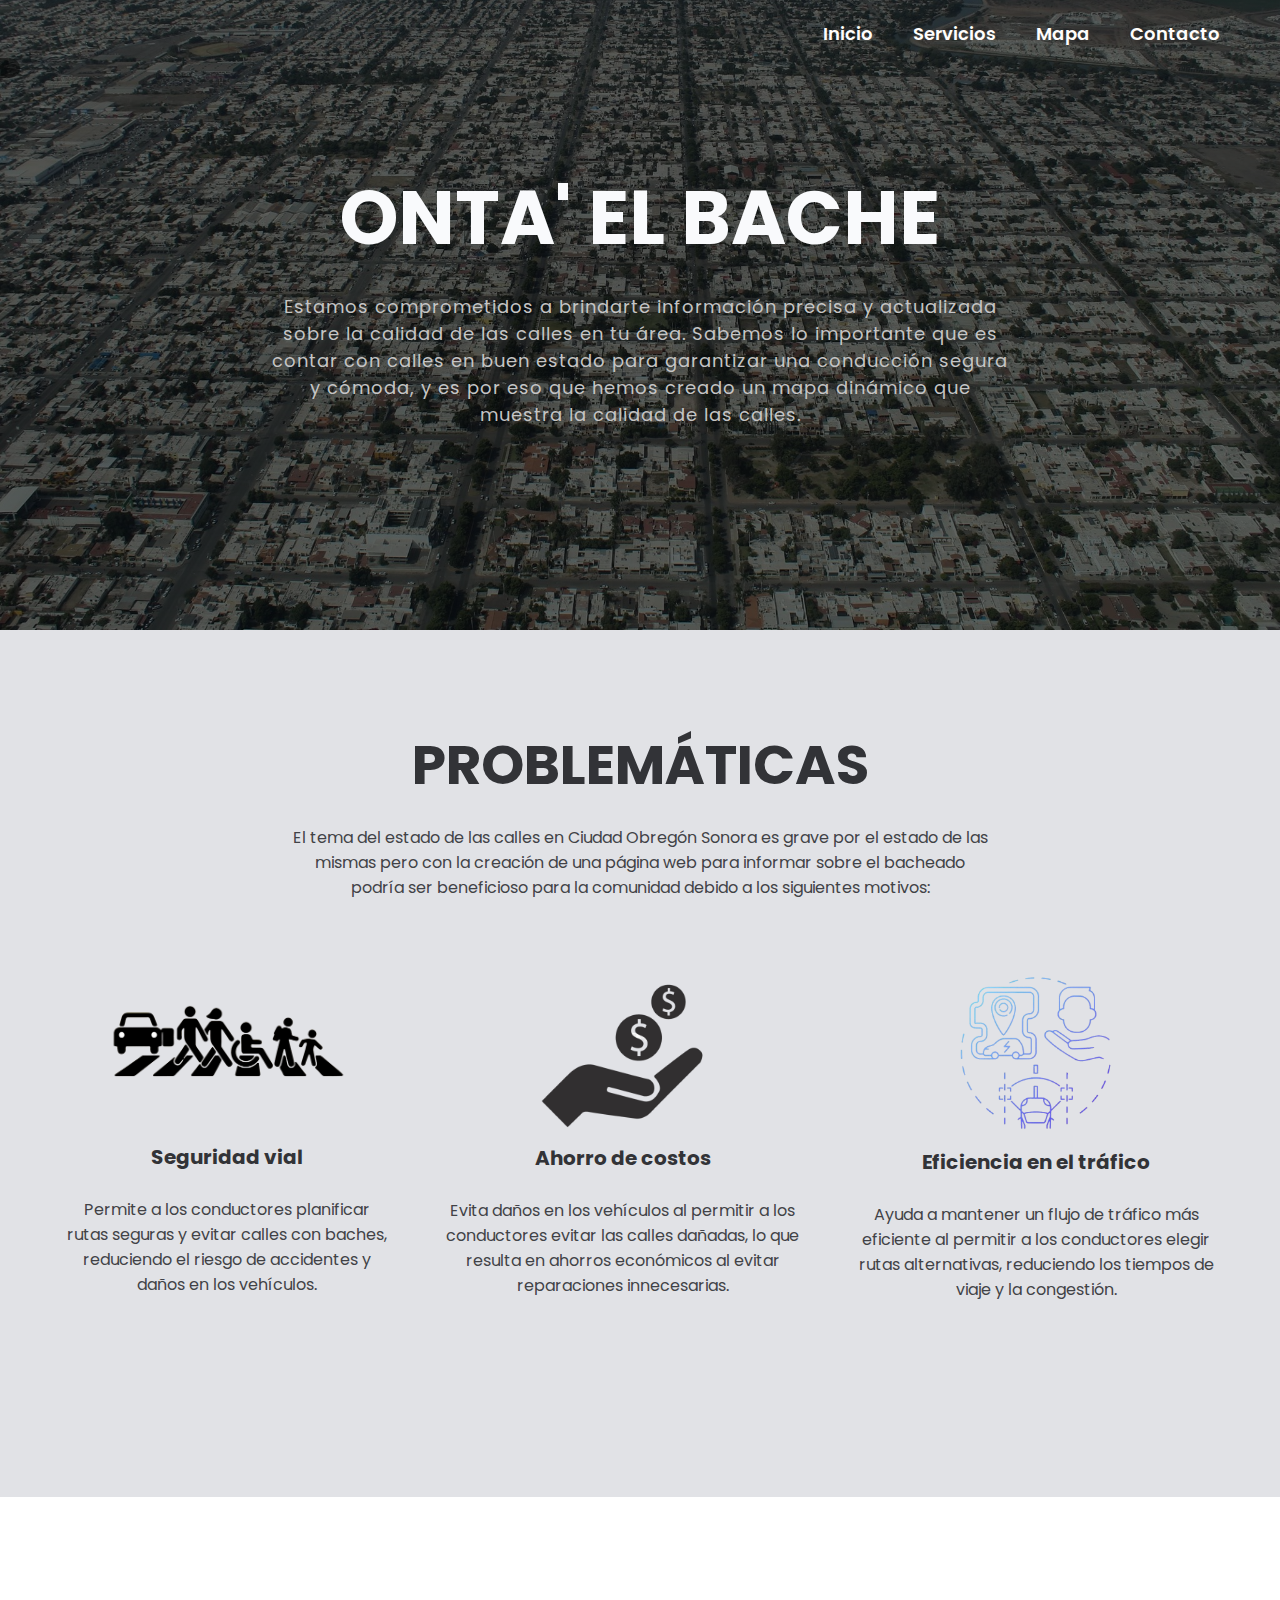
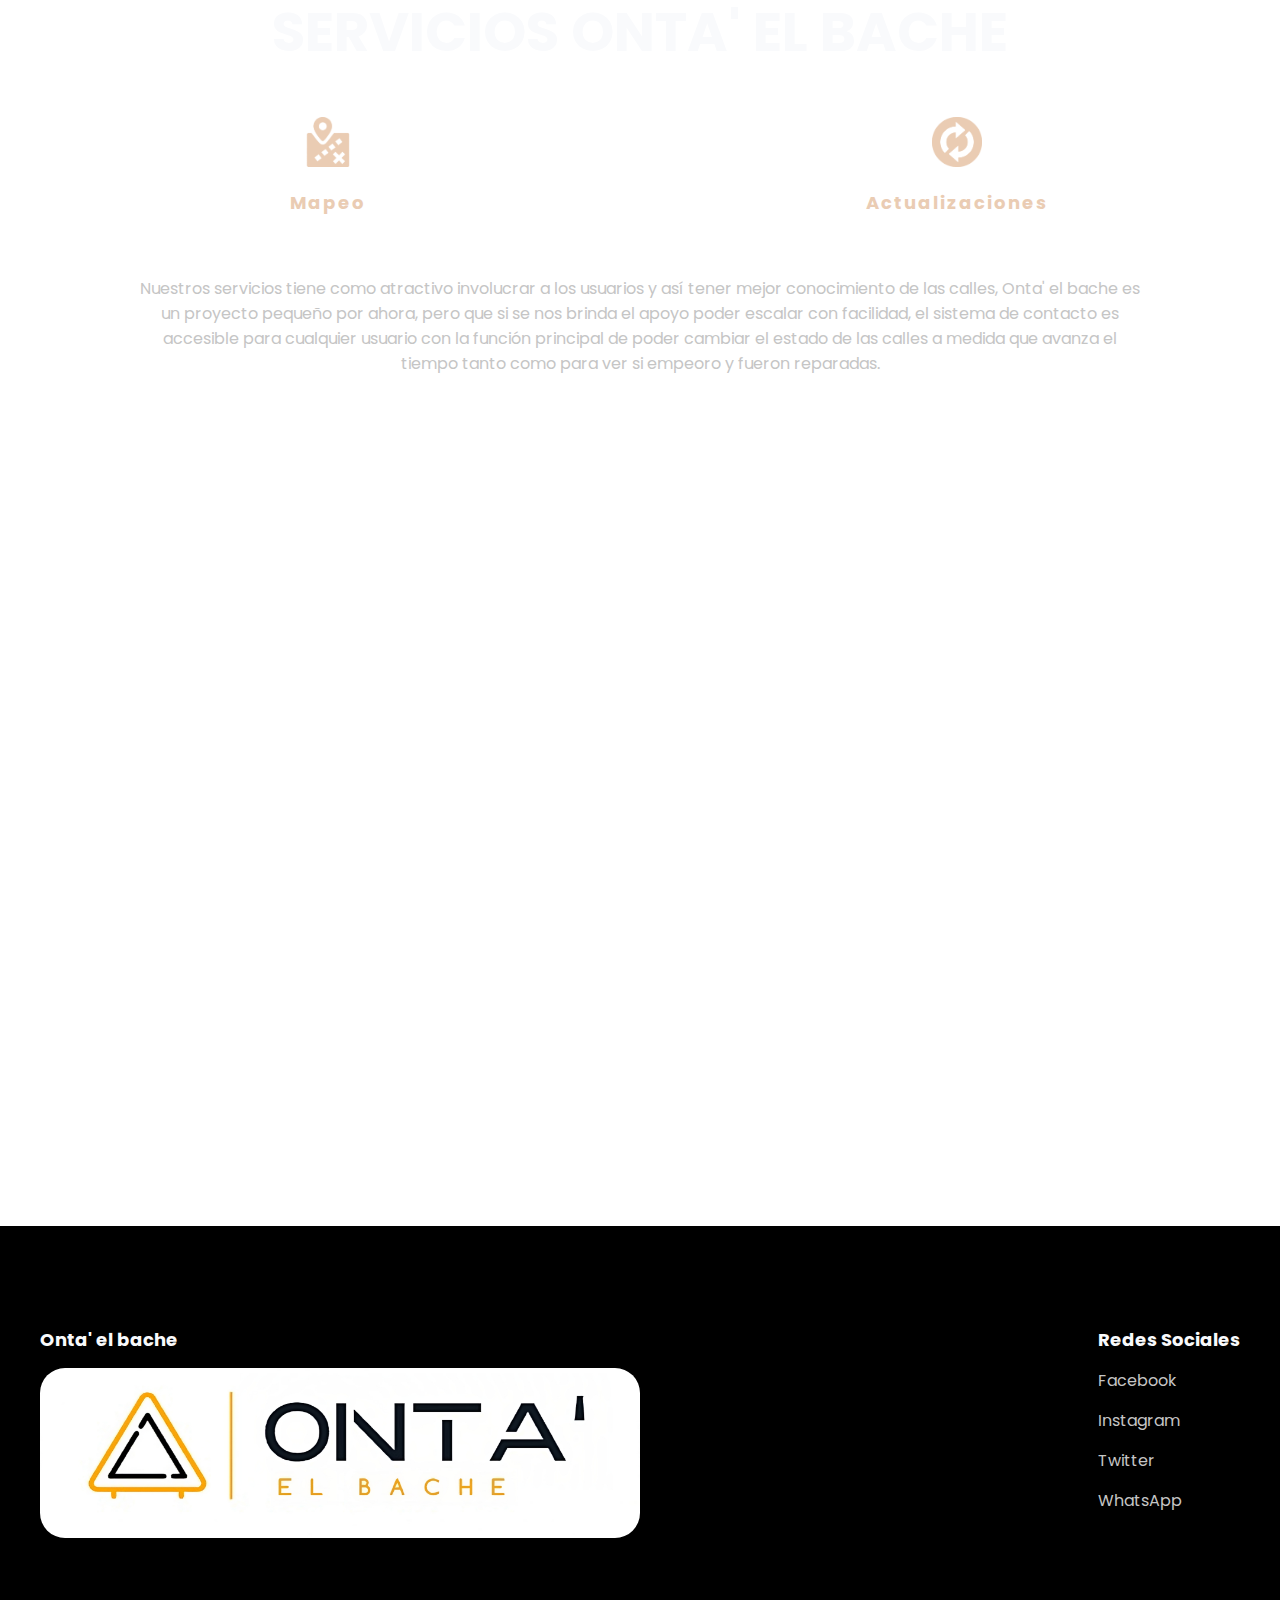
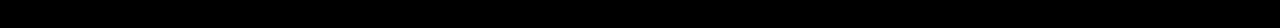
==== index.html @ 210a1a88 "primer commit" ====
<!DOCTYPE html>
<html lang="en">

<head>
    <meta charset="UTF-8">
    <meta http-equiv="X-UA-Compatible" content="IE=edge">
    <meta name="viewport" content="width=device-width, initial-scale=1.0">
    <link rel="stylesheet" href="Css Principal.css">
    <title>Onta' el bache</title>

    <script>

        function actualizarFecha() {
            // Obtiene la fecha y hora actual
            var now = new Date();
            // Obtiene la hora actual en formato de cadena de texto
            // El argumento 'es-ES' especifica el idioma y la configuración regional (Español de España)
            // El objeto de opciones { hour12: false } se utiliza para mostrar la hora en formato de 24 horas
            var time = now.toLocaleTimeString('es-ES', { hour12: false });
            // Obtiene la fecha actual en formato de cadena de texto
            // El argumento 'es-ES' especifica el idioma y la configuración regional (Español de España)
            // El objeto de opciones { weekday: 'long', year: 'numeric', month: 'long', day: 'numeric' }
            // se utiliza para mostrar el día de la semana, el año, el mes y el día en un formato largo
            var date = now.toLocaleDateString('es-ES', { weekday: 'long', year: 'numeric', month: 'long', day: 'numeric' });
            // Obtiene el elemento del documento con el id 'clock'
            var clockContainer = document.getElementById('clock');
            // Actualiza el contenido del elemento con la hora y fecha actual
            clockContainer.innerHTML = time + ' | ' + date;
        }

        //Mediante la funcion setInterval manda a llamar a la funcion cada cierto tiempo
        setInterval(actualizarFecha, 1000);

    </script>

</head>

<body>



    <header class="header">

        <div id="clock"></div>

        <div class="menu container">
            <a href="#" class="logo"></a>
            <input type="checkbox" id="menu">
            <label for="menu">
                <img src="img/menu.png" class="menu-icono" alt="">
            </label>
            <nav class="navbar">
                <ul>
                    <li><a href="#">Inicio</a></li>
                    <li><a href="#ancla-services">Servicios</a></li>
                    <li><a href="#ancla-map">Mapa</a></li>
                    <li><a href="#">Contacto</a></li>
                </ul>
            </nav>
        </div>

        <div class="header-content container">
            <h1>Onta' el bache</h1>
            <p>
                Estamos comprometidos a brindarte información precisa y actualizada sobre la
                calidad de las calles en tu área. Sabemos lo importante que es contar con calles en
                buen estado para garantizar una conducción segura y cómoda, y es por eso que
                hemos creado un mapa dinámico que muestra la calidad de las calles.
            </p>
        </div>

    </header>


    <section class="coffee">

        <div class="coffee-content container">

            <h2>Problemáticas</h2>
            <p class="txt-p">
                El tema del estado de las calles en Ciudad Obregón Sonora es grave por el estado de las mismas pero con
                la creación de una página web para informar sobre el bacheado podría ser beneficioso para la comunidad
                debido a los siguientes motivos:
            </p>

            <div class="coffee-group">

                <div class="coffee-1">
                    <img src="img/img7 sin fondo.png" id="segvial" alt="">
                    <h3>Seguridad vial</h3>
                    <p>
                        Permite a los conductores planificar rutas seguras y evitar calles con
                        baches, reduciendo el riesgo de accidentes y daños en los vehículos.
                    </p>
                </div>

                <div class="coffee-1">
                    <img src="img/img8.png" id="ahorroc" alt="">
                    <h3>Ahorro de costos</h3>
                    <p>
                        Evita daños en los vehículos al permitir a los conductores evitar
                        las calles dañadas, lo que resulta en ahorros económicos al evitar reparaciones
                        innecesarias.
                    </p>
                </div>

                <div class="coffee-1">
                    <img src="img/img9.png" id="efft" alt="">
                    <h3>Eficiencia en el tráfico</h3>
                    <p>
                        Ayuda a mantener un flujo de tráfico más eficiente al permitir
                        a los conductores elegir rutas alternativas, reduciendo los tiempos de viaje y la
                        congestión.
                    </p>
                </div>
            </div>
        </div>

    </section>


    <main class="services" id="ancla-services">

        <div class="services-content container">
            <h2>Servicios Onta' el bache</h2>

            <div class="services-group">

                <div class="services-1">
                    <img src="img/img10.png" alt="">
                    <h3>Mapeo</h3>
                </div>

                <div class="services-1">
                    <img src="img/img11.png" alt="">
                    <h3>Actualizaciones</h3>
                </div>

            </div>

            <p>
                Nuestros servicios tiene como atractivo involucrar a los usuarios y así tener mejor conocimiento de las
                calles, Onta' el bache es un proyecto pequeño por ahora, pero que si se nos brinda el apoyo poder
                escalar con facilidad, el sistema de contacto es accesible para cualquier usuario con la función
                principal de poder cambiar el estado de las calles a medida que avanza el tiempo tanto como para ver si
                empeoro y fueron reparadas.
            </p>

        </div>

    </main>


    <section class="map" id="ancla-map">

        <iframe src="https://www.google.com/maps/d/u/0/embed?mid=1sP4xBiiW8s1H5p4TnJC9qIBk3GH8xac&ehbc=2E312F"
            width="80%" height="700" style="border:0;" allowfullscreen="" loading="lazy"
            referrerpolicy="no-referrer-when-downgrade"></iframe>

    </section>


    <footer class="footer">

        <div class="footer-content container">

            <div class="link" id="link-1">
                <h3>Onta' el bache</h3>
                <ul>
                    <li><a href="#"><img src="img/logo/logo con fondo blanco.png" id="link-logo-img-1" alt=""></a></li>
                    <li><a href="#"><img src="img/logo/logo simple.png" id="link-logo-img-2" alt=""></a></li>
                </ul>
            </div>

            <div class="link" id="link-2">
                <h3>Redes Sociales</h3>
                <ul>
                    <li><a href="#">Facebook</a></li>
                    <li><a href="#">Instagram</a></li>
                    <li><a href="#">Twitter</a></li>
                    <li><a href="#">WhatsApp</a></li>
                </ul>
            </div>

        </div>

    </footer>

</body>

</html>
---- Css Principal.css ----
@import url('https://fonts.googleapis.com/css2?family=Poppins:ital,wght@0,400;0,500;0,600;0,700;0,800;1,200&display=swap');

* {
    margin: 0;
    padding: 0;
    box-sizing: border-box;
    text-decoration: none;
    list-style: none;
}

body {
    font-family: 'Poppins', sans-serif;
    scroll-behavior: smooth;
}

.container {
    max-width: 1200px;
    margin: 0 auto;
}

#clock {
    position: fixed;
    top: 58px;
    right: 1;
    padding: 10px;
    background-color: #00000081;
    border-top-right-radius: 15px;
    border-bottom-right-radius: 15px;
    color: #fff;
    font-size: 18px;
    z-index: 1000;
}

.header {
    background-image: linear-gradient(rgba(0, 0, 0, 0.6),
            rgba(0, 0, 0, 0.6)),
        url(img/img4.jpg);
    background-position: center bottom;
    background-repeat: no-repeat;
    background-size: cover;
    min-height: 70vh;
    display: flex;
    align-items: center;
}

.menu {
    position: absolute;
    top: 0;
    left: 0;
    right: 0;
    display: flex;
    align-items: center;
    justify-content: space-between;
}

.logo {
    color: #FFFDFC;
    font-size: 30px;
    font-weight: 800;
    margin-left: 15px;
}

.menu .navbar ul li {
    position: relative;
    float: left;
}

.menu .navbar ul li a {
    font-size: 18px;
    padding: 20px;
    color: #FFFDFC;
    display: block;
    font-weight: 600;
}

.menu .navbar ul li a:hover {
    color: #ce967b;
}

#menu {
    display: none;
}

.menu-icono {
    width: 25px;
}

.menu label {
    cursor: pointer;
    display: none;
}

.header-content {
    text-align: center;
}

.header-content h1 {
    font-size: 75px;
    line-height: 80px;
    color: #F9FAFC;
    text-transform: uppercase;
    margin-bottom: 35px;
}

.header-content p {
    letter-spacing: 1px;
    font-size: 18px;
    color: #C5C5C5;
    padding: 0 230px;
    margin-bottom: 25px;
}

.btn-1 {
    display: inline-block;
    padding: 11px 35px;
    background-color: #ce967b;
    color: #F9FAFC;
    text-transform: uppercase;
}

.btn-1:hover {
    background-color: #ebad8d;
}

.coffee {
    padding: 100px 0;
    background-color: #e1e2e6;
    position: relative;
}

.coffee-content {
    text-align: center;
}

.coffee-content h2 {
    font-size: 55px;
    line-height: 70px;
    color: #323337;
    text-transform: uppercase;
    padding: 0 250px;
    margin-bottom: 15px;
}

.txt-p {
    font-size: 16px;
    color: #414247;
    padding: 0 250px;
    margin-bottom: 35px;
}

.coffee-group {
    display: flex;
    justify-content: space-between;
    margin-bottom: 50px;
}

.coffee-1 {
    padding: 0 25px;
}

.coffee-1 img {
    width: 200px;
}

.coffee-img {
    position: absolute;
    top: 0;
    right: 0;
}

#segvial {
    width: 240px;
    margin-top: 40px;
}

#ahorroc {
    width: 170px;
    margin-top: 31px;
}

#efft {
    width: 260px;
    margin: 0px 0px -55px 0px;
}

.coffee-1 h3 {
    color: #323337;
    font-size: 20px;
    margin-bottom: 15px;
}

.services {
    background-image: linear-gradient(rgba(0, 0, 0, 0.7),
            rgba(0, 0, 0, 0.7)),
        url(img/img3.jpg);
    background-position: center;
    background-repeat: no-repeat;
    background-size: cover;
    background-attachment: fixed;
    padding: 100px 0;
}

.services-content {
    text-align: center;
}

.services-content h2 {
    font-size: 55px;
    line-height: 70px;
    color: #F9FAFC;
    text-transform: uppercase;
    margin-bottom: 50px;
}

.services-content p {
    font-size: 16px;
    color: #C5C5C5;
    margin-bottom: 50px;
    padding: 0 100px;
}

.services-group {
    display: flex;
    justify-content: space-between;
    margin-bottom: 60px;
}

.services-1 {
    padding: 0 250px;
}

.services-1 img {
    width: 50px;
    margin-bottom: 15px;
}

.services-1 h3 {
    letter-spacing: 2px;
    color: #EACCB3;
    font-size: 18px;
}

.map {
    display: flex;
    align-items: center;
    justify-content: center;
}

.map iframe {
    border-radius: 20px;
    padding: 40px 0;
}

h2 {
    font-size: 35px;
    line-height: 70px;
    color: #323337;
    text-transform: uppercase;
    margin-bottom: 20px;
}

p {
    font-size: 16px;
    color: #414247;
    margin: 25px 0 45px 0;
}

.footer {
    padding: 100px 0;
    background-color: #000000;
}

.footer-content {
    display: flex;
    justify-content: space-between;
}

.link h3 {
    text-align: center;
    font-size: 18px;
    color: #F9FAFC;
    margin-bottom: 15px;
}

.link a {
    font-size: 16px;
    color: #C5C5C5;
    display: block;
    margin-bottom: 15px;
}

#link-logo-img-1 {
    position: absolute;
    border-radius: 25px;
    width: 600px;
    height: 170px;
}

#link-logo-img-2{
    border-radius: 20px;
    display: none;
}

@media(max-width:991px) {

    #clock {
        text-align: center;
        top: 6%;
        left: 50%;
        transform: translate(-50%, -50%);
        border-radius: 10px;
    }

    .menu {
        padding: 30px;
    }

    .menu label {
        display: initial;
    }

    .menu .navbar {
        position: absolute;
        top: 100%;
        left: 0;
        right: 0;
        background-color: #323337;
        display: none;
    }

    .menu .navbar ul li {
        width: 100%;
    }

    #menu:checked~.navbar {
        display: initial;
    }

    .header {
        min-height: 0vh;
    }

    .header-content {
        padding: 100px 30px;
    }

    .header-content p {
        padding: 0;
    }

    .coffee {
        padding: 30px;
    }

    .coffee-content h2 {
        padding: 0;
    }

    .txt-p {
        padding: 0;
    }

    .coffee-group {
        flex-direction: column;
        margin-bottom: 0;
    }

    .coffee-img {
        display: none;
    }

    .services {
        padding: 30px;
    }

    .services-content p {
        padding: 0;
    }

    .services-group {
        flex-direction: column;
        align-items: center;
        margin-bottom: 0;
    }

    .services-1 {
        margin-bottom: 40px;
    }

    .general {
        flex-direction: column;
    }

    .general-1 {
        width: 100%;
        padding: 30px;
        text-align: center;
    }

    .general-2,
    .general-3 {
        display: none;
    }

    .blog {
        padding: 30px;
    }

    .blog-content {
        flex-direction: column;
    }

    .blog-1 {
        padding: 0;
    }

    .footer {
        padding: 30px;
    }

    #link-logo-img-1 {
        display: none;
    }

    #link-logo-img-2 {
        display: initial;
    }

    .footer-content {
        flex-direction: column;
        text-align: center;
    }

}
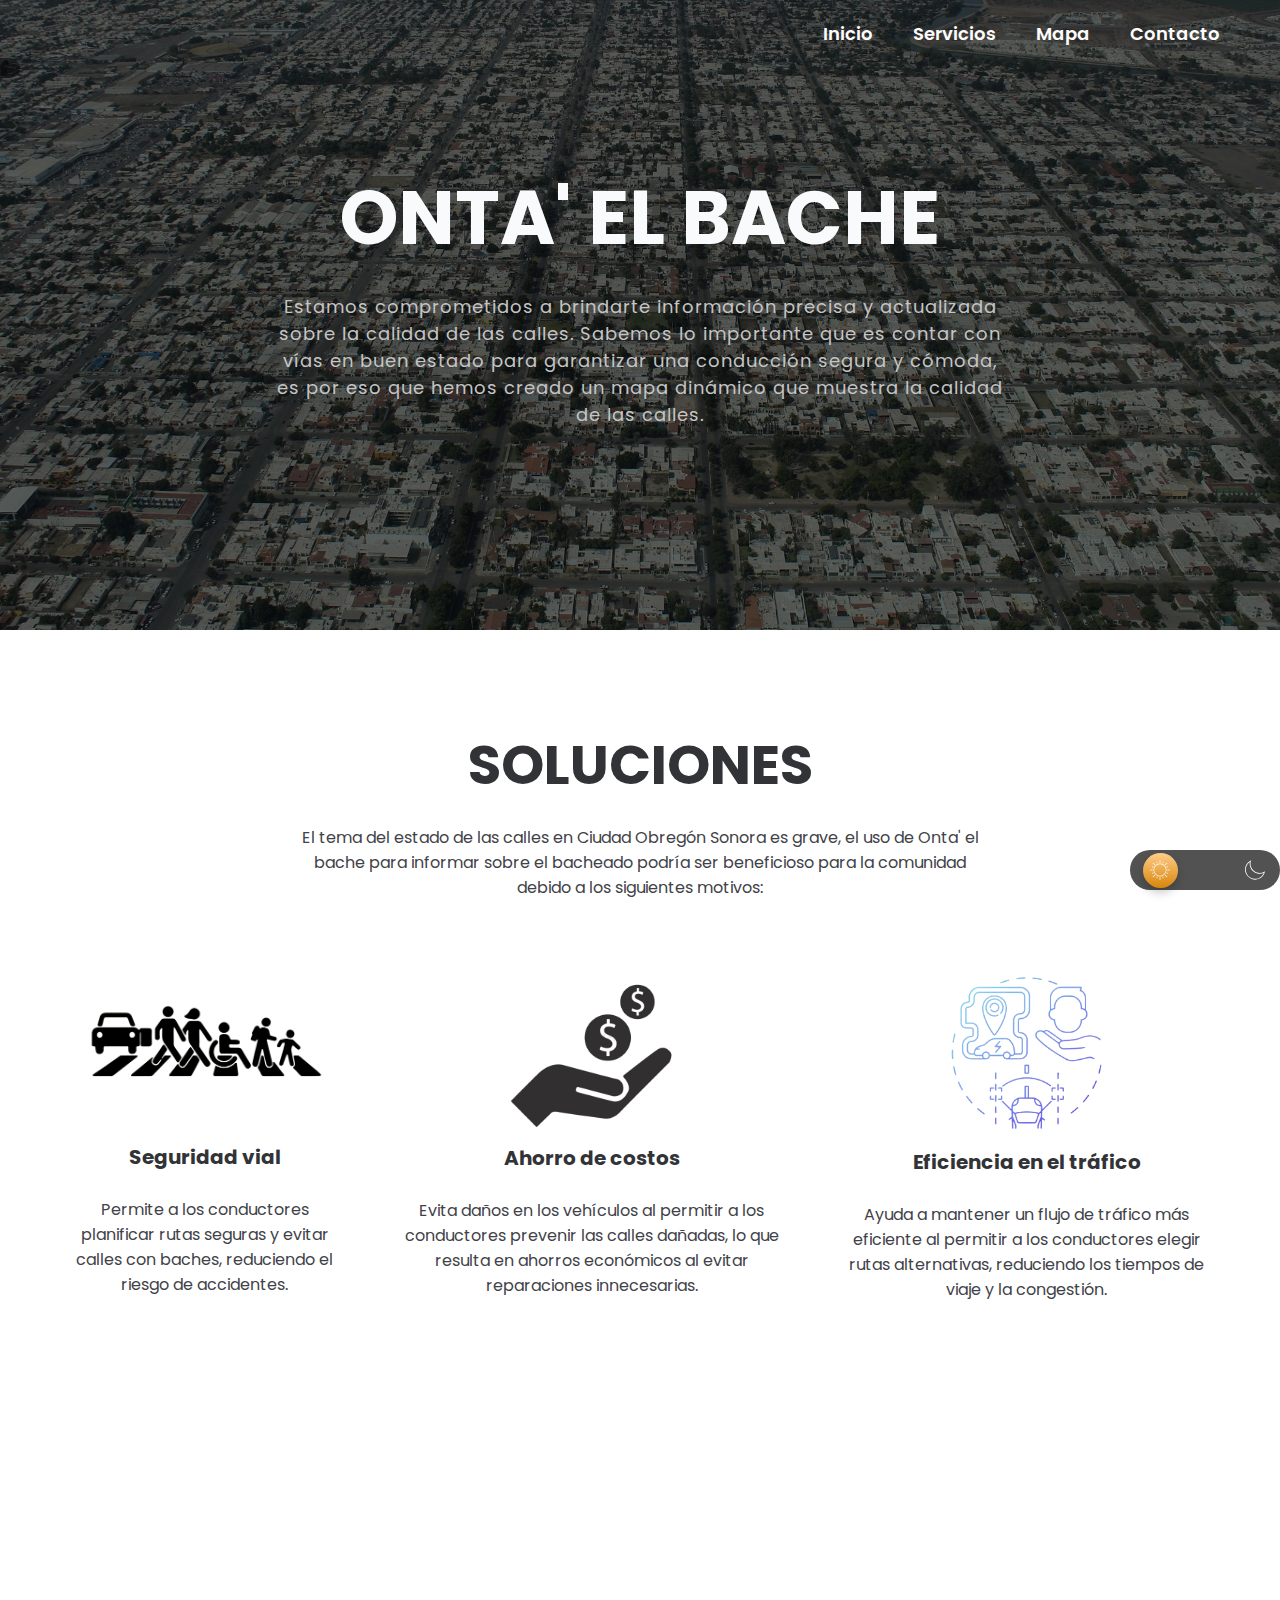
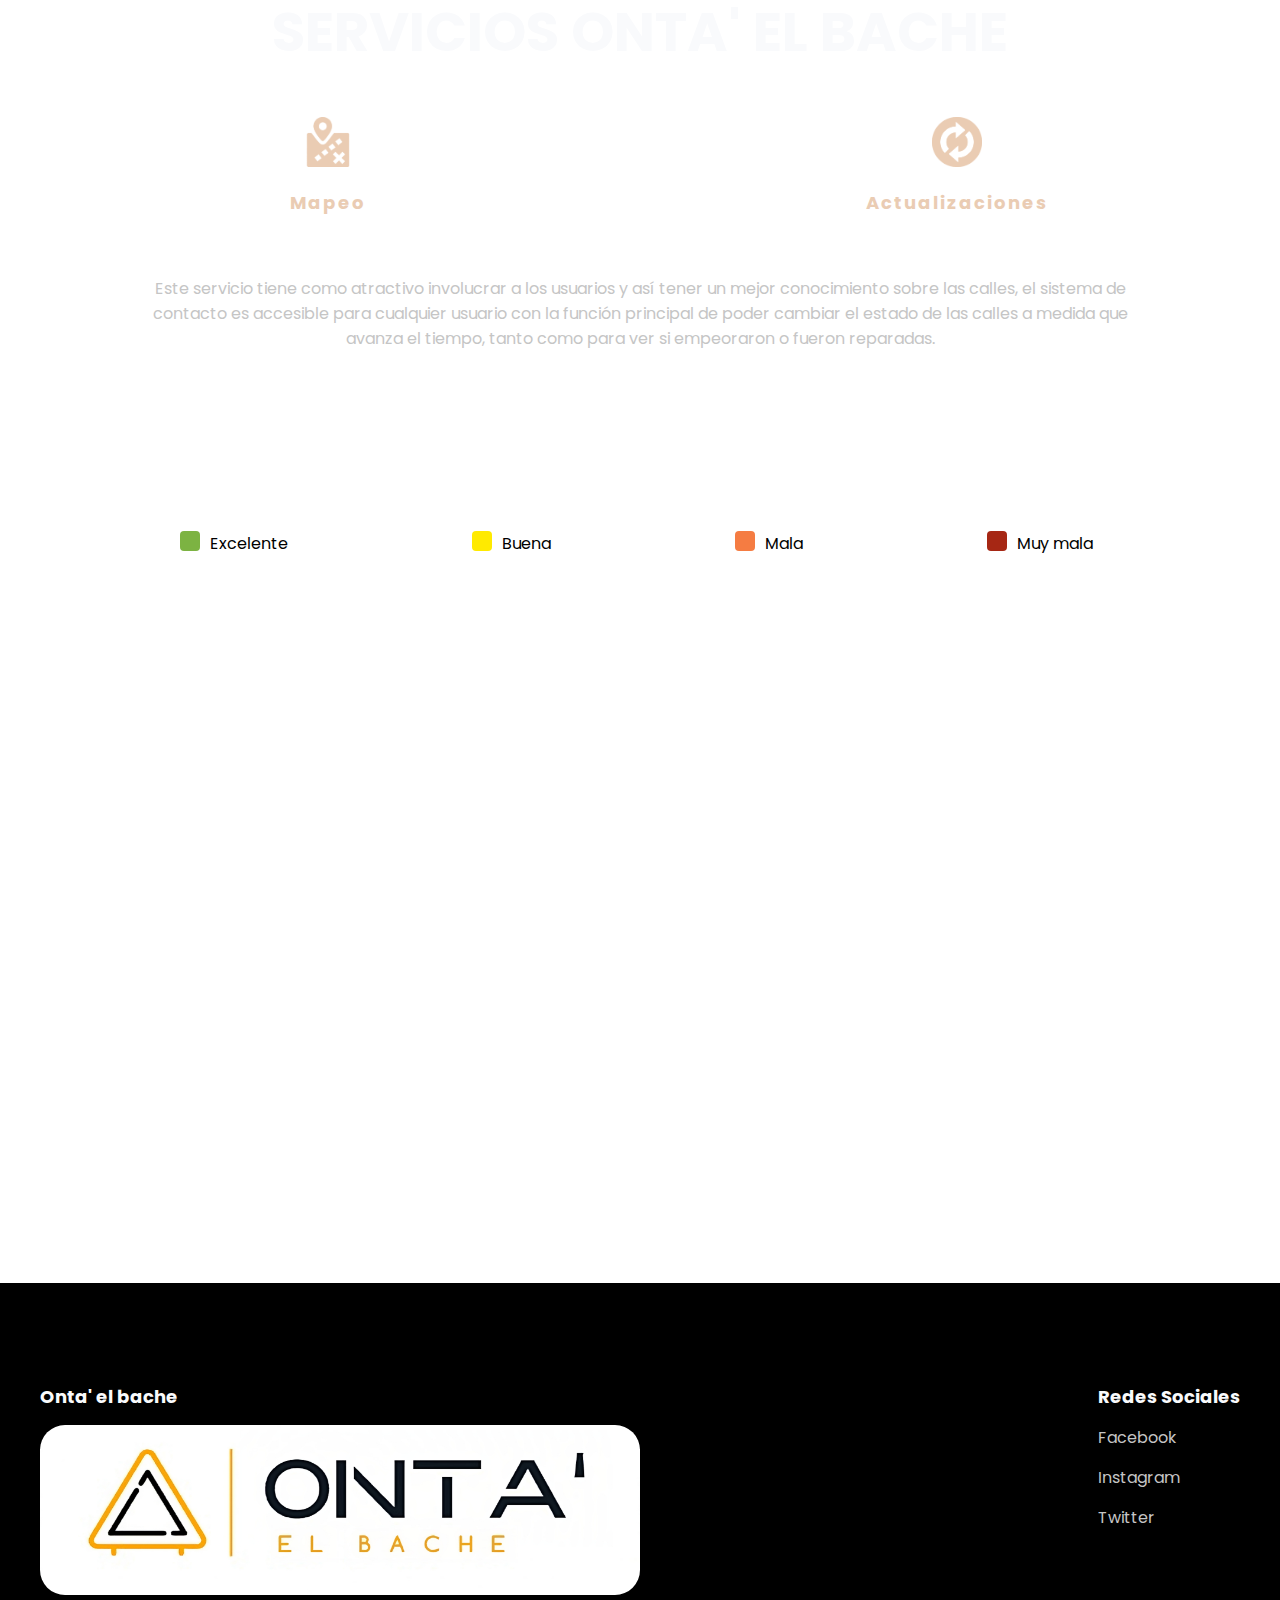
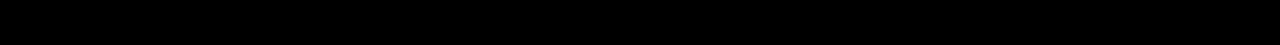
==== commit 1e59998c: "first commit" ====
--- a/index.html
+++ b/index.html
@@ -1,191 +1,290 @@
 <!DOCTYPE html>
-<html lang="en">
-
-<head>
-    <meta charset="UTF-8">
-    <meta http-equiv="X-UA-Compatible" content="IE=edge">
-    <meta name="viewport" content="width=device-width, initial-scale=1.0">
-    <link rel="stylesheet" href="Css Principal.css">
-    <title>Onta' el bache</title>
-
-    <script>
-
-        function actualizarFecha() {
-            // Obtiene la fecha y hora actual
-            var now = new Date();
-            // Obtiene la hora actual en formato de cadena de texto
-            // El argumento 'es-ES' especifica el idioma y la configuración regional (Español de España)
-            // El objeto de opciones { hour12: false } se utiliza para mostrar la hora en formato de 24 horas
-            var time = now.toLocaleTimeString('es-ES', { hour12: false });
-            // Obtiene la fecha actual en formato de cadena de texto
-            // El argumento 'es-ES' especifica el idioma y la configuración regional (Español de España)
-            // El objeto de opciones { weekday: 'long', year: 'numeric', month: 'long', day: 'numeric' }
-            // se utiliza para mostrar el día de la semana, el año, el mes y el día en un formato largo
-            var date = now.toLocaleDateString('es-ES', { weekday: 'long', year: 'numeric', month: 'long', day: 'numeric' });
-            // Obtiene el elemento del documento con el id 'clock'
-            var clockContainer = document.getElementById('clock');
-            // Actualiza el contenido del elemento con la hora y fecha actual
-            clockContainer.innerHTML = time + ' | ' + date;
-        }
-
-        //Mediante la funcion setInterval manda a llamar a la funcion cada cierto tiempo
-        setInterval(actualizarFecha, 1000);
-
-    </script>
-
-</head>
-
-<body>
-
-
-
-    <header class="header">
-
-        <div id="clock"></div>
-
-        <div class="menu container">
-            <a href="#" class="logo"></a>
-            <input type="checkbox" id="menu">
-            <label for="menu">
-                <img src="img/menu.png" class="menu-icono" alt="">
+<html lang="es">
+    <head>
+        <!-- Pagina hecha por Oliver Alejandro Robles Cota -->
+        <meta charset="UTF-8">
+        <meta http-equiv="X-UA-Compatible" content="IE=edge">
+        <meta name="viewport" content="width=device-width, initial-scale=1.0">
+        <link rel="stylesheet" href="main.css">
+        <link rel="stylesheet" media="screen and (max-width:768px)" href="mobile.css">
+        <link rel="stylesheet" media="screen and (max-width:1200px)" href="tablet.css">
+        <link rel="shorcut icon" href="img/logo/logo simple sin fondo.png">
+        <title>Onta' el bache</title>
+
+        <script>
+            //Hecho por Oliver Robles
+            //Hecho por Carlos Ramirez
+
+            function actualizarFecha() {
+                // Obtiene la fecha y hora actual
+                var now = new Date();
+
+                // Obtiene la hora actual en formato de cadena de texto
+                // El argumento 'es-ES' especifica el idioma y la configuración regional (Español de España)
+                // El objeto de opciones { hour12: false } se utiliza para mostrar la hora en formato de 24 horas
+                var time = now.toLocaleTimeString('es-ES', { hour12: false });
+
+                // Obtiene la fecha actual en formato de cadena de texto
+                // El argumento 'es-ES' especifica el idioma y la configuración regional (Español de España)
+                // El objeto de opciones { weekday: 'long', year: 'numeric', month: 'long', day: 'numeric' }
+                // se utiliza para mostrar el día de la semana, el año, el mes y el día en un formato largo
+                var date = now.toLocaleDateString('es-ES', { weekday: 'long', year: 'numeric', month: 'long', day: 'numeric' });
+
+                // Obtiene el elemento del documento con el id 'clock'
+                var clockContainer = document.getElementById('clock');
+
+                // Actualiza el contenido del elemento con la hora y fecha actual
+                clockContainer.innerHTML = time + ' | ' + date;
+            }
+
+            //Mediante la funcion setInterval manda a llamar a la funcion cada cierto tiempo
+            setInterval(actualizarFecha, 1000);
+
+        </script>
+    </head>
+
+    <body>
+        <header class="header">
+
+            <div id="clock"></div>
+
+            <div class="menu container">
+                <a href="#" class="logo"></a>
+                <input type="checkbox" id="menu">
+                <label for="menu">
+                    <img src="img/menu.png" class="menu-icono" alt="">
+                </label>
+                <nav class="navbar">
+                    <ul>
+                        <li><a href="index.html">Inicio</a></li>
+                        <li><a href="index informacion.html">Servicios</a></li>
+                        <li><a href="Index mapa.html">Mapa</a></li>
+                        <li><a href="index formulario.html">Contacto</a></li>
+                    </ul>
+                </nav>
+            </div>
+
+            <div class="header-content container">
+                <h1>Onta' el bache</h1>
+                <p>
+                    Estamos comprometidos a brindarte información precisa y actualizada sobre la
+                    calidad de las calles. Sabemos lo importante que es contar con vías en
+                    buen estado para garantizar una conducción segura y cómoda, es por eso que
+                    hemos creado un mapa dinámico que muestra la calidad de las calles.
+                </p>
+            </div>
+
+        </header>
+
+
+        <section class="coffee">
+
+            <div class="coffee-content container">
+
+                <h2 class="testo">Soluciones</h2>
+                <p class="txt-p testo">
+                    El tema del estado de las calles en Ciudad Obregón Sonora es grave, el uso de 
+                    Onta' el bache para informar sobre el bacheado podría ser beneficioso para la comunidad
+                    debido a los siguientes motivos:
+                </p>
+
+                <div class="coffee-group">
+
+                    <div class="coffee-1">
+                        <img src="img/img7 sin fondo.png" id="segvial" alt="">
+                        <h3 class="testo">Seguridad vial</h3>
+                        <p class="testo">
+                            Permite a los conductores planificar rutas seguras y evitar calles con
+                            baches, reduciendo el riesgo de accidentes.
+                        </p>
+                    </div>
+
+                    <div class="coffee-1">
+                        <img src="img/img8.png" id="ahorroc" alt="">
+                        <h3 class="testo">Ahorro de costos</h3>
+                        <p class="testo">
+                            Evita daños en los vehículos al permitir a los conductores prevenir
+                            las calles dañadas, lo que resulta en ahorros económicos al evitar reparaciones
+                            innecesarias.
+                        </p>
+                    </div>
+
+                    <div class="coffee-1">
+                        <img src="img/img9.png" id="efft" alt="">
+                        <h3 class="testo">Eficiencia en el tráfico</h3>
+                        <p class="testo">
+                            Ayuda a mantener un flujo de tráfico más eficiente al permitir
+                            a los conductores elegir rutas alternativas, reduciendo los tiempos de viaje y la
+                            congestión.
+                        </p>
+                    </div>
+
+                </div>
+
+            </div>
+
+        </section>
+
+        <main class="services" id="ancla-services">
+
+            <div class="services-content container">
+                <h2>Servicios Onta' el bache</h2>
+
+                <div class="services-group">
+
+                    <div class="services-1">
+                        <img src="img/img10.png" alt="">
+                        <h3>Mapeo</h3>
+                    </div>
+
+                    <div class="services-1">
+                        <img src="img/img11.png" alt="">
+                        <h3>Actualizaciones</h3>
+                    </div>
+
+                </div>
+
+                <p>
+                    Este servicio tiene como atractivo involucrar a los usuarios y así tener un mejor 
+                    conocimiento sobre las calles, el sistema de contacto es accesible para cualquier usuario 
+                    con la función principal de poder cambiar el estado de las calles a medida que avanza el 
+                    tiempo, tanto como para ver si empeoraron o fueron reparadas.
+                </p>
+
+            </div>
+
+        </main>
+
+        <div class="map-information">
+            <ul>
+                <li class="testo"><div class="square1"></div>Excelente</li>
+                <li class="testo"><div class="square2"></div>Buena</li>
+                <li class="testo"><div class="square3"></div>Mala</li>
+                <li class="testo"><div class="square4"></div>Muy mala</li>
+            </ul>
+        </div>
+        <section class="map" id="ancla-map">
+
+            <iframe src="https://www.google.com/maps/d/u/0/embed?mid=1sP4xBiiW8s1H5p4TnJC9qIBk3GH8xac&ehbc=2E312F"
+                width="80%" height="700" style="border:0;" allowfullscreen="" loading="lazy"
+                referrerpolicy="no-referrer-when-downgrade"></iframe>
+
+        </section>
+
+
+        <div class="Pr">
+            <link rel="stylesheet" href="styleprueba.css">
+            <input type="checkbox" id="darkmode-toggle">
+            <label for="darkmode-toggle" class="Prueba">
+                <svg version="1.1" class="sun" xmlns="http://www.w3.org/2000/svg" xmlns:xlink="http://www.w3.org/1999/xlink"
+                    x="0px" y="0px" viewBox="0 0 496 496" style="enable-background: new 0 0 496 496;" xml:space="preserve">
+    
+                    <rect x="152.994" y="58.921" transform="matrix(0.3827 0.9239 -0.9239 0.3827 168.6176 -118.5145)"
+                        width="40.001" height="16" />
+                    <rect x="46.9" y="164.979" transform="matrix(0.9239 0.3827 -0.3827 0.9239 71.29 -12.4346)"
+                        width="40.001" height="16" />
+                    <rect x="46.947" y="315.048" transform="matrix(0.9239 -0.3827 0.3827 0.9239 -118.531 50.2116)"
+                        width="40.001" height="16" />
+    
+                    <rect x="164.966" y="409.112" transform="matrix(-0.9238 -0.3828 0.3828 -0.9238 168.4872 891.7491)"
+                        width="16" height="39.999" />
+                    <rect x="303.031" y="421.036" transform="matrix(-0.3827 -0.9239 0.9239 -0.3827 50.2758 891.6655)"
+                        width="40.001" height="16" />
+                    <rect x="409.088" y="315.018" transform="matrix(-0.9239 -0.3827 0.3827 -0.9239 701.898 785.6559)"
+                        width="40.001" height="16" />
+    
+                    <rect x="409.054" y="165.011" transform="matrix(-0.9239 0.3827 -0.3827 -0.9239 891.6585 168.6574)"
+                        width="40.001" height="16" />
+                    <rect x="315.001" y="46.895" transform="matrix(0.9238 0.3828 -0.3828 0.9238 50.212 -118.5529)"
+                        width="16" height="39.999" />
+    
+                    <path
+                        d="M248,88c-88.224,0-160,71.776-160,160s71.776,160,160,160s160-71.776,160-160S336.224,88,248,88z M248,392 c-79.4,0-144-64.6-144-144s64.6-144,144-144s144,64.6,144,144S327.4,392,248,392z" />
+    
+                    <rect x="240" width="16" height="72" />
+                    <rect x="62.097" y="90.096" transform="matrix(0.7071 0.7071 -0.7171 0.7171 98.0963 -40.6334)"
+                        width="71.999" height="16" />
+                    <rect y="240" width="72" height="16" />
+    
+                    <rect x="90.091" y="361.915" transform="matrix(-0.7071 -0.7071 0.7071 -0.7071 -113.9157 748.643)"
+                        width="16" height="71.999" />
+                    <rect x="240" y="424" width="16" height="72" />
+    
+                    <rect x="361.881" y="389.915" transform="matrix(-0.7071 -0.7071 0.7071 -0.7071 397.8562 960.6281)"
+                        width="71.999" height="16" />
+                    <rect x="424" y="240" width="72" height="16" />
+                    <rect x="389.911" y="62.091" transform="matrix(0.7071 0.7071 -0.7071 0.7071 185.9067 -252.6957)"
+                        width="16" height="71.999" />
+    
+                </svg>
+    
+                <svg version="1.1" class="moon" xmlns="http://www.w3.org/2000/svg"
+                    xmlns:xlink="http://www.w3.org/1999/xlink" x="0px" y="0px" viewBox="0 0 49.739 49.739"
+                    style="enable-background: new 0 0 49.739 49.739;" xml:space="preserve">
+    
+                    <path d="M25.068,48.889c-9.173,0-18.017-5.06-22.396-13.804C-3.373,23.008,1.164,8.467,13.003,1.979l2.061-1.129l-0.615,2.268
+                                c-1.479,5.459-0.899,11.25,1.633,16.306c2.75,5.493,7.476,9.587,13.305,11.526c5.831,1.939,12.065,1.492,17.559-1.258v0
+                                c0.25-0.125,0.492-0.258,0.734-0.391l2.061-1.13l-0.585,2.252c-1.863,6.873-6.577,12.639-12.933,15.822
+                                C32.639,48.039,28.825,48.888,25.068,48.889z M12.002,4.936c-9.413,6.428-12.756,18.837-7.54,29.253
+                                c5.678,11.34,19.522,15.945,30.864,10.268c5.154-2.582,9.136-7.012,11.181-12.357c-5.632,2.427-11.882,2.702-17.752,0.748
+                                c-6.337-2.108-11.473-6.557-14.463-12.528C11.899,15.541,11.11,10.16,12.002,4.936z" />
+    
+                </svg>
             </label>
-            <nav class="navbar">
-                <ul>
-                    <li><a href="#">Inicio</a></li>
-                    <li><a href="#ancla-services">Servicios</a></li>
-                    <li><a href="#ancla-map">Mapa</a></li>
-                    <li><a href="#">Contacto</a></li>
-                </ul>
-            </nav>
+    
+            <script>
+                var checkbox = document.getElementById("darkmode-toggle");
+                var body = document.body;
+                
+                //Hecho por Noe Valenzuela
+                checkbox.addEventListener("change", function () {
+                    if (this.checked) {
+                        body.style.backgroundColor = "#525252";
+                        var elementos = document.getElementsByClassName("testo");
+                        //Hecho por Brian Sandoval
+                        for (var i = 0; i < elementos.length; i++) {
+                            elementos[i].style.color = "white";
+                        }
+                    } else {
+                        body.style.backgroundColor = "#e1e2e6";
+                        var elementos = document.getElementsByClassName("testo");
+                        //Hecho por Brian Sandoval
+                        for (var i = 0; i < elementos.length; i++) {
+                            elementos[i].style.color = "black";
+                        }
+                    }
+                });
+            </script>
         </div>
 
-        <div class="header-content container">
-            <h1>Onta' el bache</h1>
-            <p>
-                Estamos comprometidos a brindarte información precisa y actualizada sobre la
-                calidad de las calles en tu área. Sabemos lo importante que es contar con calles en
-                buen estado para garantizar una conducción segura y cómoda, y es por eso que
-                hemos creado un mapa dinámico que muestra la calidad de las calles.
-            </p>
-        </div>
-
-    </header>
-
-
-    <section class="coffee">
-
-        <div class="coffee-content container">
-
-            <h2>Problemáticas</h2>
-            <p class="txt-p">
-                El tema del estado de las calles en Ciudad Obregón Sonora es grave por el estado de las mismas pero con
-                la creación de una página web para informar sobre el bacheado podría ser beneficioso para la comunidad
-                debido a los siguientes motivos:
-            </p>
-
-            <div class="coffee-group">
-
-                <div class="coffee-1">
-                    <img src="img/img7 sin fondo.png" id="segvial" alt="">
-                    <h3>Seguridad vial</h3>
-                    <p>
-                        Permite a los conductores planificar rutas seguras y evitar calles con
-                        baches, reduciendo el riesgo de accidentes y daños en los vehículos.
-                    </p>
-                </div>
-
-                <div class="coffee-1">
-                    <img src="img/img8.png" id="ahorroc" alt="">
-                    <h3>Ahorro de costos</h3>
-                    <p>
-                        Evita daños en los vehículos al permitir a los conductores evitar
-                        las calles dañadas, lo que resulta en ahorros económicos al evitar reparaciones
-                        innecesarias.
-                    </p>
-                </div>
-
-                <div class="coffee-1">
-                    <img src="img/img9.png" id="efft" alt="">
-                    <h3>Eficiencia en el tráfico</h3>
-                    <p>
-                        Ayuda a mantener un flujo de tráfico más eficiente al permitir
-                        a los conductores elegir rutas alternativas, reduciendo los tiempos de viaje y la
-                        congestión.
-                    </p>
-                </div>
-            </div>
-        </div>
-
-    </section>
-
-
-    <main class="services" id="ancla-services">
-
-        <div class="services-content container">
-            <h2>Servicios Onta' el bache</h2>
-
-            <div class="services-group">
-
-                <div class="services-1">
-                    <img src="img/img10.png" alt="">
-                    <h3>Mapeo</h3>
-                </div>
-
-                <div class="services-1">
-                    <img src="img/img11.png" alt="">
-                    <h3>Actualizaciones</h3>
-                </div>
-
-            </div>
-
-            <p>
-                Nuestros servicios tiene como atractivo involucrar a los usuarios y así tener mejor conocimiento de las
-                calles, Onta' el bache es un proyecto pequeño por ahora, pero que si se nos brinda el apoyo poder
-                escalar con facilidad, el sistema de contacto es accesible para cualquier usuario con la función
-                principal de poder cambiar el estado de las calles a medida que avanza el tiempo tanto como para ver si
-                empeoro y fueron reparadas.
-            </p>
-
-        </div>
-
-    </main>
-
-
-    <section class="map" id="ancla-map">
-
-        <iframe src="https://www.google.com/maps/d/u/0/embed?mid=1sP4xBiiW8s1H5p4TnJC9qIBk3GH8xac&ehbc=2E312F"
-            width="80%" height="700" style="border:0;" allowfullscreen="" loading="lazy"
-            referrerpolicy="no-referrer-when-downgrade"></iframe>
-
-    </section>
-
-
-    <footer class="footer">
-
-        <div class="footer-content container">
-
-            <div class="link" id="link-1">
-                <h3>Onta' el bache</h3>
-                <ul>
-                    <li><a href="#"><img src="img/logo/logo con fondo blanco.png" id="link-logo-img-1" alt=""></a></li>
-                    <li><a href="#"><img src="img/logo/logo simple.png" id="link-logo-img-2" alt=""></a></li>
-                </ul>
-            </div>
-
-            <div class="link" id="link-2">
-                <h3>Redes Sociales</h3>
-                <ul>
-                    <li><a href="#">Facebook</a></li>
-                    <li><a href="#">Instagram</a></li>
-                    <li><a href="#">Twitter</a></li>
-                    <li><a href="#">WhatsApp</a></li>
-                </ul>
-            </div>
-
-        </div>
-
-    </footer>
-
-</body>
-
+
+
+
+
+
+        <footer class="footer">
+
+            <div class="footer-content container">
+
+                <div class="link" id="link-1">
+                    <h3>Onta' el bache</h3>
+                    <ul>
+                        <li><a href="#"><img src="img/logo/logo con fondo blanco.png" id="link-logo-img-1" alt=""></a></li>
+                        <li><a href="#"><img src="img/logo/logo simple.png" id="link-logo-img-2" alt=""></a></li>
+                    </ul>
+                </div>
+
+                <div class="link" id="link-2">
+                    <h3>Redes Sociales</h3>
+                    <ul>
+                        <li><a href="https://www.facebook.com/p/CBTis-37-Cd-Obregon-Sonora-100057119783849/">Facebook</a></li>
+                        <li><a href="https://www.instagram.com/explore/locations/12158947/?hl=es-la">Instagram</a></li>
+                        <li><a href="https://twitter.com/CBTis37_Dir">Twitter</a></li>
+                    </ul>
+                </div>
+
+            </div>
+
+        </footer>
+    </body>
 </html>--- a/main.css
+++ b/main.css
@@ -0,0 +1,352 @@
+@import url('https://fonts.googleapis.com/css2?family=Poppins:ital,wght@0,400;0,500;0,600;0,700;0,800;1,200&display=swap');
+
+* {
+    margin: 0;
+    padding: 0;
+    box-sizing: border-box;
+    text-decoration: none;
+    list-style: none;
+}
+
+body {
+    font-family: 'Poppins', sans-serif;
+    scroll-behavior: smooth;
+}
+
+.container {
+    max-width: 1200px;
+    margin: 0 auto;
+}
+
+#clock {
+    position: fixed;
+    top: 58px;
+    right: 1;
+    padding: 10px;
+    background-color: #00000081;
+    border-top-right-radius: 15px;
+    border-bottom-right-radius: 15px;
+    color: #fff;
+    font-size: 18px;
+    z-index: 1000;
+}
+
+.header {
+    background-image: linear-gradient(rgba(0, 0, 0, 0.6),
+            rgba(0, 0, 0, 0.6)),
+        url(img/img4.jpg);
+    background-position: center bottom;
+    background-repeat: no-repeat;
+    background-size: cover;
+    min-height: 70vh;
+    display: flex;
+    align-items: center;
+}
+
+.menu {
+    position: absolute;
+    top: 0;
+    left: 0;
+    right: 0;
+    display: flex;
+    align-items: center;
+    justify-content: space-between;
+}
+
+.logo {
+    color: #FFFDFC;
+    font-size: 30px;
+    font-weight: 800;
+    margin-left: 15px;
+}
+
+.menu .navbar ul li {
+    position: relative;
+    float: left;
+}
+
+.menu .navbar ul li a {
+    font-size: 18px;
+    padding: 20px;
+    color: #FFFDFC;
+    display: block;
+    font-weight: 600;
+}
+
+.menu .navbar ul li a:hover {
+    color: #ce967b;
+}
+
+#menu {
+    display: none;
+}
+
+.menu-icono {
+    width: 25px;
+}
+
+.menu label {
+    cursor: pointer;
+    display: none;
+}
+
+.header-content {
+    text-align: center;
+}
+
+.header-content h1 {
+    font-size: 75px;
+    line-height: 80px;
+    color: #F9FAFC;
+    text-transform: uppercase;
+    margin-bottom: 35px;
+}
+
+.header-content p {
+    letter-spacing: 1px;
+    font-size: 18px;
+    color: #C5C5C5;
+    padding: 0 230px;
+    margin-bottom: 25px;
+}
+
+.btn-1 {
+    display: inline-block;
+    padding: 11px 35px;
+    background-color: #ce967b;
+    color: #F9FAFC;
+    text-transform: uppercase;
+}
+
+.btn-1:hover {
+    background-color: #ebad8d;
+}
+
+.coffee {
+    padding: 100px 0;
+    position: relative;
+}
+
+.coffee-content {
+    text-align: center;
+}
+
+.coffee-content h2 {
+    font-size: 55px;
+    line-height: 70px;
+    color: #323337;
+    text-transform: uppercase;
+    padding: 0 250px;
+    margin-bottom: 15px;
+}
+
+.txt-p {
+    font-size: 16px;
+    color: #414247;
+    padding: 0 250px;
+    margin-bottom: 35px;
+}
+
+.coffee-group {
+    display: flex;
+    justify-content: space-between;
+    margin-bottom: 50px;
+}
+
+.coffee-1 {
+    padding: 0 25px;
+}
+
+.coffee-1 img {
+    width: 200px;
+}
+
+.coffee-img {
+    position: absolute;
+    top: 0;
+    right: 0;
+}
+
+#segvial {
+    width: 240px;
+    margin-top: 40px;
+}
+
+#ahorroc {
+    width: 170px;
+    margin-top: 31px;
+}
+
+#efft {
+    width: 260px;
+    margin: 0px 0px -55px 0px;
+}
+
+.coffee-1 h3 {
+    color: #323337;
+    font-size: 20px;
+    margin-bottom: 15px;
+}
+
+.services {
+    background-image: linear-gradient(rgba(0, 0, 0, 0.7),
+            rgba(0, 0, 0, 0.7)),
+        url(img/img3.jpg);
+    background-position: center;
+    background-repeat: no-repeat;
+    background-size: cover;
+    background-attachment: fixed;
+    padding: 100px 0;
+}
+
+.services-content {
+    text-align: center;
+}
+
+.services-content h2 {
+    font-size: 55px;
+    line-height: 70px;
+    color: #F9FAFC;
+    text-transform: uppercase;
+    margin-bottom: 50px;
+}
+
+.services-content p {
+    font-size: 16px;
+    color: #C5C5C5;
+    margin-bottom: 50px;
+    padding: 0 100px;
+}
+
+.services-group {
+    display: flex;
+    justify-content: space-between;
+    margin-bottom: 60px;
+}
+
+.services-1 {
+    padding: 0 250px;
+}
+
+.services-1 img {
+    width: 50px;
+    margin-bottom: 15px;
+}
+
+.services-1 h3 {
+    letter-spacing: 2px;
+    color: #EACCB3;
+    font-size: 18px;
+}
+
+.map {
+    display: flex;
+    align-items: center;
+    justify-content: center;
+}
+
+.map iframe {
+    border-radius: 20px;
+    padding: 40px 0;
+}
+
+h2 {
+    font-size: 35px;
+    line-height: 70px;
+    color: #323337;
+    text-transform: uppercase;
+    margin-bottom: 20px;
+}
+
+p {
+    font-size: 16px;
+    color: #414247;
+    margin: 25px 0 45px 0;
+}
+
+.footer {
+    padding: 100px 0;
+    background-color: #000000;
+}
+
+.footer-content {
+    display: flex;
+    justify-content: space-between;
+}
+
+.link h3 {
+    text-align: center;
+    font-size: 18px;
+    color: #F9FAFC;
+    margin-bottom: 15px;
+}
+
+.link a {
+    font-size: 16px;
+    color: #C5C5C5;
+    display: block;
+    margin-bottom: 15px;
+}
+
+#link-logo-img-1 {
+    position: absolute;
+    border-radius: 25px;
+    width: 600px;
+    height: 170px;
+}
+
+#link-logo-img-2{
+    border-radius: 20px;
+    display: none;
+}
+
+
+.map-information ul li{
+    list-style: none !important;
+    display: inline-flex !important;
+    margin-left: 180px !important;
+    margin-top: 30px !important;
+}
+
+.square1 {
+    height: 20px;
+    width: 20px;
+    display: flex;
+    border-radius: 4px;
+    align-items: center;
+    justify-content: center;
+    background-color: rgb(124, 179, 66);
+    margin-right: 10px;
+}
+.square2 {
+    height: 20px;
+    width: 20px;
+    display: flex;
+    border-radius: 4px;
+    align-items: center;
+    justify-content: center;
+    background-color: rgb(255, 234, 0);
+    margin-right: 10px;
+}
+
+.square3 {
+    height: 20px;
+    width: 20px;
+    display: flex;
+    border-radius: 4px;
+    align-items: center;
+    justify-content: center;
+    background-color: rgb(245, 124, 66);
+    margin-right: 10px;
+}
+
+.square4 {
+    height: 20px;
+    width: 20px;
+    display: flex;
+    border-radius: 4px;
+    align-items: center;
+    justify-content: center;
+    background-color: rgb(166, 39, 20);
+    margin-right: 10px;
+}
--- a/mobile.css
+++ b/mobile.css
@@ -0,0 +1,158 @@
+.header,
+.coffee,
+.services,
+.footer {
+    overflow-x: hidden;
+}
+
+#clock {
+    text-align: center;
+    top: 6%;
+    border-radius: 10px;
+}
+
+.menu {
+    padding: 30px;
+}
+
+.menu label {
+    display: initial;
+}
+
+.menu .navbar {
+    position: absolute;
+    top: 100%;
+    left: 0;
+    right: 0;
+    background-color: #323337;
+    display: none;
+}
+
+.menu .navbar ul li {
+    width: 100%;
+}
+
+#menu:checked~.navbar {
+    display: initial;
+}
+
+.header {
+    min-height: 0vh;
+}
+
+.header-content {
+    padding: 100px 30px;
+}
+
+.header-content p {
+    padding: 0;
+}
+
+.coffee {
+    padding: 30px;
+}
+
+.coffee-content h2 {
+    padding: 0;
+    font-size: 35px;
+    text-align: center;
+}
+
+.txt-p {
+    padding: 0;
+}
+
+.coffee-group {
+    flex-direction: column;
+    margin-bottom: 0;
+}
+
+.coffee-img {
+    display: none;
+}
+
+.services {
+    padding: 30px;
+}
+
+.services-content p {
+    padding: 0;
+}
+
+.services-group {
+    flex-direction: column;
+    align-items: center;
+    margin-bottom: 0;
+}
+
+.services-1 {
+    margin-bottom: 40px;
+}
+
+.general {
+    flex-direction: column;
+}
+
+.general-1 {
+    width: 100%;
+    padding: 30px;
+    text-align: center;
+}
+
+.general-2,
+.general-3 {
+    display: none;
+}
+
+.blog {
+    padding: 30px;
+}
+
+.blog-content {
+    flex-direction: column;
+}
+
+.blog-1 {
+    padding: 0;
+}
+
+.footer {
+    padding: 30px;
+}
+
+#link-logo-img-1 {
+    display: none;
+}
+
+#link-logo-img-2 {
+    display: initial;
+}
+
+.footer-content {
+    flex-direction: column;
+    text-align: center;
+}
+
+.map-information {
+    display: grid !important;
+    grid-template-columns: repeat(1, 5fr) !important;
+}
+
+.square1 {
+    margin-left: -110px !important;
+}
+.square2 {
+    margin-left: -160px !important;
+}
+.square3{
+    margin-left: -110px !important;
+}
+.square4 {
+    margin-left: -160px !important;
+}
+
+
+.Prueba{
+    bottom: 80%;
+    right: 80%;
+}--- a/tablet.css
+++ b/tablet.css
@@ -0,0 +1,158 @@
+.header,
+.coffee,
+.services,
+.footer {
+    overflow-x: hidden;
+}
+
+#clock {
+    text-align: center;
+    top: 6%;
+    border-radius: 10px;
+}
+
+.menu {
+    padding: 30px;
+}
+
+.menu label {
+    display: initial;
+}
+
+.menu .navbar {
+    position: absolute;
+    top: 100%;
+    left: 0;
+    right: 0;
+    background-color: #323337;
+    display: none;
+}
+
+.menu .navbar ul li {
+    width: 100%;
+}
+
+#menu:checked~.navbar {
+    display: initial;
+}
+
+.header {
+    min-height: 0vh;
+}
+
+.header-content {
+    padding: 100px 30px;
+}
+
+.header-content p {
+    padding: 0;
+}
+
+.coffee {
+    padding: 30px;
+}
+
+.coffee-content h2 {
+    padding: 0;
+    font-size: 35px;
+    text-align: center;
+}
+
+.txt-p {
+    padding: 0;
+}
+
+.coffee-group {
+    flex-direction: column;
+    margin-bottom: 0;
+}
+
+.coffee-img {
+    display: none;
+}
+
+.services {
+    padding: 30px;
+}
+
+.services-content p {
+    padding: 0;
+}
+
+.services-group {
+    flex-direction: column;
+    align-items: center;
+    margin-bottom: 0;
+}
+
+.services-1 {
+    margin-bottom: 40px;
+}
+
+.general {
+    flex-direction: column;
+}
+
+.general-1 {
+    width: 100%;
+    padding: 30px;
+    text-align: center;
+}
+
+.general-2,
+.general-3 {
+    display: none;
+}
+
+.blog {
+    padding: 30px;
+}
+
+.blog-content {
+    flex-direction: column;
+}
+
+.blog-1 {
+    padding: 0;
+}
+
+.footer {
+    padding: 30px;
+}
+
+#link-logo-img-1 {
+    display: none;
+}
+
+#link-logo-img-2 {
+    display: initial;
+}
+
+.footer-content {
+    flex-direction: column;
+    text-align: center;
+}
+
+.map-information {
+    display: grid !important;
+    grid-template-columns: repeat(1, 5fr) !important;
+}
+
+.square1 {
+    margin-left: -80px !important;
+}
+.square2 {
+    margin-left: -100px !important;
+}
+.square3{
+    margin-left: -120px !important;
+}
+.square4 {
+    margin-left: -150px !important;
+}
+
+
+.Prueba{
+    bottom: 80%;
+    right: 80%;
+}--- a/styleprueba.css
+++ b/styleprueba.css
@@ -0,0 +1,84 @@
+.Prueba{
+    width: 150px;
+    height: 40px;
+    display: block;
+    background: #525252;
+    border-radius: 200px;
+    box-shadow: inset 0px 5px 15px rgba(0, 0, 0, 0.4), inset;
+    cursor: pointer;
+    transition: 0.3s;
+
+    position: fixed;
+    bottom: 10px;
+    right: 0;
+    z-index: 1000;
+}
+
+.Prueba::after{
+    content: "";
+    width: 35px;
+    height: 35px;
+    position: absolute;
+    top: 3px;
+    left: 13px;
+    background: linear-gradient(180deg, #ffcc89, #d8860b);
+    border-radius: 180px;
+    box-shadow: 0px 5px 10px rgba(0, 0, 0, 0.2);
+    transition: 0.3s;
+}
+
+.Prueba svg{
+    position: absolute;
+    width: 20px;
+    top: 10px;
+    z-index: 100;
+}
+
+.Prueba svg.sun{
+    left: 20px;
+    fill: #fff;
+    transition: 0.3s;
+}
+
+.Prueba svg.moon{
+    left: 115px;
+    fill: #fff;
+    transition: 0.3s;
+}
+
+input{
+    width: 0;
+    height: 0;
+    visibility: hidden;
+}
+
+input:checked+label{
+    background: #e1e2e6;
+}
+
+input:checked+label::after{
+    left: 142px;
+    transform: translateX(-100%);
+    background: linear-gradient(180deg, #777, #3a3a3a);
+}
+
+input:checked+label svg.sun{
+    fill: #525252;
+}
+
+input:checked+label svg.moon{
+    fill: #fff;
+}
+
+input:active::after{
+    width: 260px;;
+}
+
+.background,{
+    z-index: -1;
+    transition: 0.3s;
+}
+
+.coffe{
+    background-color: #525252;
+}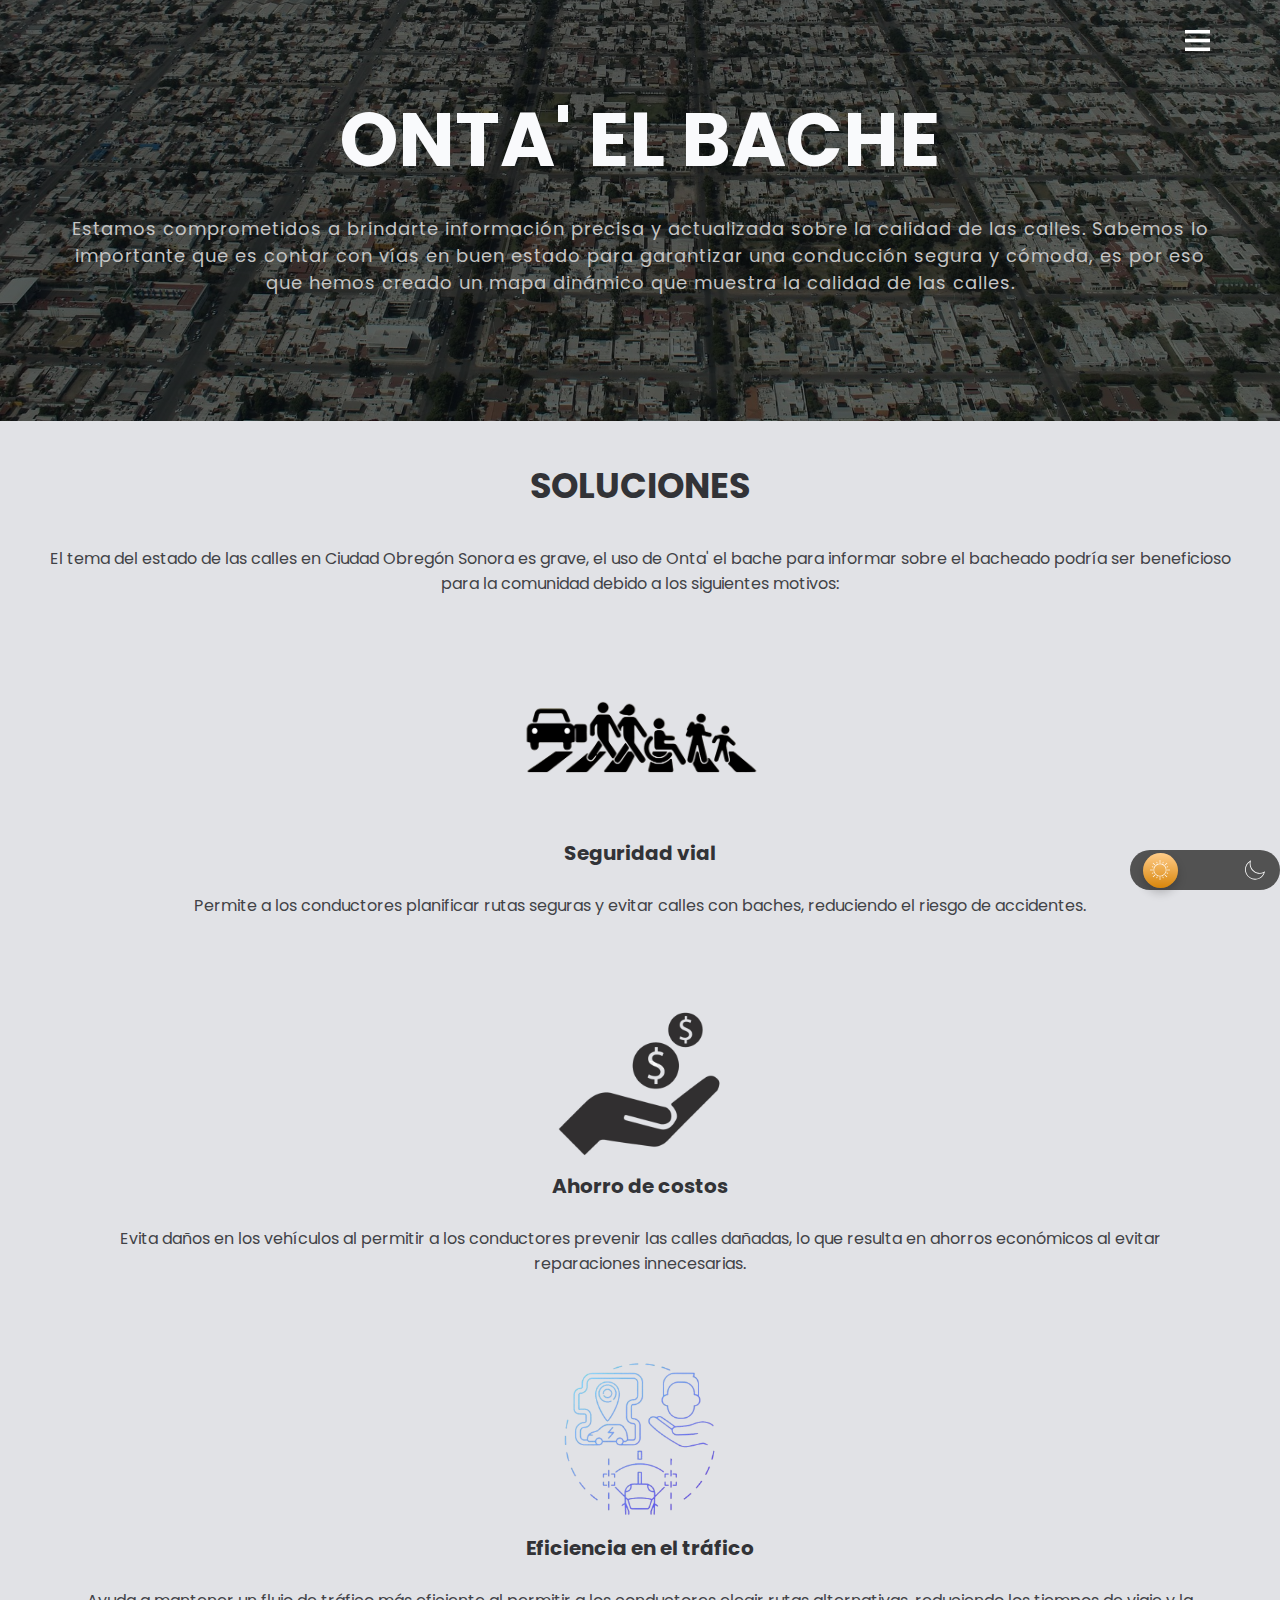
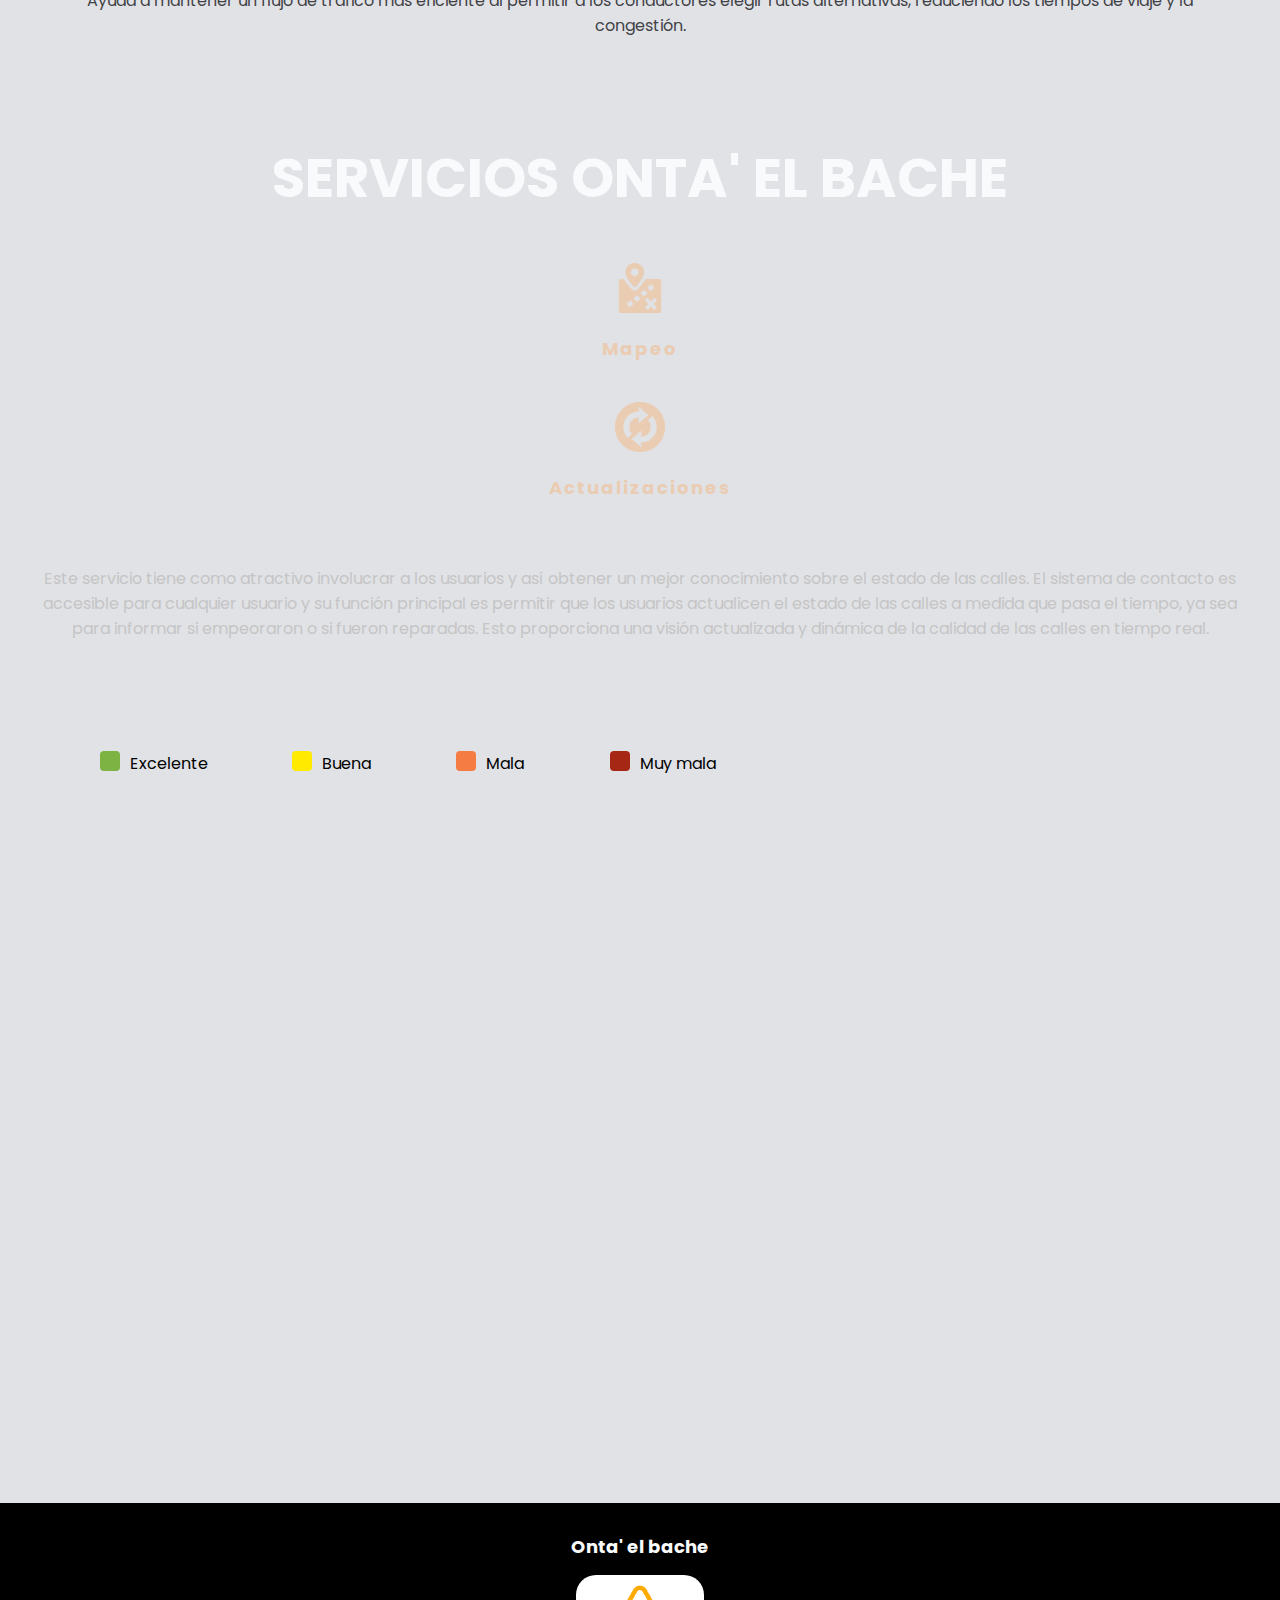
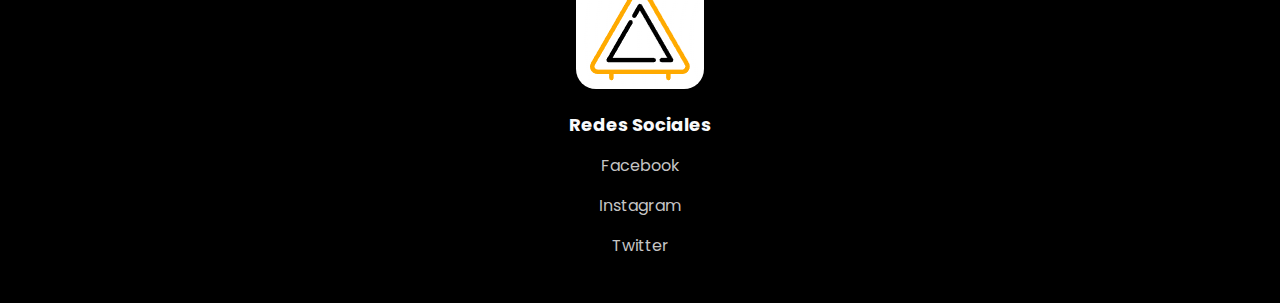
==== commit 5b4bb16e: "first commit" ====
--- a/index.html
+++ b/index.html
@@ -7,13 +7,12 @@
         <meta name="viewport" content="width=device-width, initial-scale=1.0">
         <link rel="stylesheet" href="main.css">
         <link rel="stylesheet" media="screen and (max-width:768px)" href="mobile.css">
-        <link rel="stylesheet" media="screen and (max-width:1200px)" href="tablet.css">
+        <link rel="stylesheet" media="screen and (max-width:1300px)" href="tablet.css">
         <link rel="shorcut icon" href="img/logo/logo simple sin fondo.png">
         <title>Onta' el bache</title>
 
         <script>
-            //Hecho por Oliver Robles
-            //Hecho por Carlos Ramirez
+            //Hecho por Noe Valenzuela, Brian Sandoval, Carlos Ramirez y Oliver Robles
 
             function actualizarFecha() {
                 // Obtiene la fecha y hora actual
@@ -39,11 +38,10 @@
 
             //Mediante la funcion setInterval manda a llamar a la funcion cada cierto tiempo
             setInterval(actualizarFecha, 1000);
-
         </script>
     </head>
 
-    <body>
+    <body style="background-color: rgb(225, 226, 230)">
         <header class="header">
 
             <div id="clock"></div>
@@ -65,7 +63,7 @@
             </div>
 
             <div class="header-content container">
-                <h1>Onta' el bache</h1>
+                <h1 id="text"></h1>
                 <p>
                     Estamos comprometidos a brindarte información precisa y actualizada sobre la
                     calidad de las calles. Sabemos lo importante que es contar con vías en
@@ -74,6 +72,16 @@
                 </p>
             </div>
 
+            <script>
+                //Hecho por Oliver Robles
+
+                // Obtén el elemento por su id
+                var elemento = document.getElementById("text");
+
+                // Asigna el texto utilizando innerHTML
+                elemento.innerHTML = "Onta' el bache";
+            </script>
+
         </header>
 
 
@@ -83,7 +91,7 @@
 
                 <h2 class="testo">Soluciones</h2>
                 <p class="txt-p testo">
-                    El tema del estado de las calles en Ciudad Obregón Sonora es grave, el uso de 
+                    El tema del estado de las calles en Ciudad Obregón Sonora es grave, el uso de
                     Onta' el bache para informar sobre el bacheado podría ser beneficioso para la comunidad
                     debido a los siguientes motivos:
                 </p>
@@ -145,22 +153,34 @@
                 </div>
 
                 <p>
-                    Este servicio tiene como atractivo involucrar a los usuarios y así tener un mejor 
-                    conocimiento sobre las calles, el sistema de contacto es accesible para cualquier usuario 
-                    con la función principal de poder cambiar el estado de las calles a medida que avanza el 
-                    tiempo, tanto como para ver si empeoraron o fueron reparadas.
+                    Este servicio tiene como atractivo involucrar a los usuarios y así
+                    obtener un mejor conocimiento sobre el estado de las calles. El sistema
+                    de contacto es accesible para cualquier usuario y su función principal es
+                    permitir que los usuarios actualicen el estado de las calles a medida que
+                    pasa el tiempo, ya sea para informar si empeoraron o si fueron reparadas.
+                    Esto proporciona una visión actualizada y dinámica de la calidad de las
+                    calles en tiempo real.
                 </p>
 
             </div>
 
         </main>
+
 
         <div class="map-information">
             <ul>
-                <li class="testo"><div class="square1"></div>Excelente</li>
-                <li class="testo"><div class="square2"></div>Buena</li>
-                <li class="testo"><div class="square3"></div>Mala</li>
-                <li class="testo"><div class="square4"></div>Muy mala</li>
+                <li class="testo">
+                    <div class="square1"></div>Excelente
+                </li>
+                <li class="testo">
+                    <div class="square2"></div>Buena
+                </li>
+                <li class="testo">
+                    <div class="square3"></div>Mala
+                </li>
+                <li class="testo">
+                    <div class="square4"></div>Muy mala
+                </li>
             </ul>
         </div>
         <section class="map" id="ancla-map">
@@ -178,77 +198,85 @@
             <label for="darkmode-toggle" class="Prueba">
                 <svg version="1.1" class="sun" xmlns="http://www.w3.org/2000/svg" xmlns:xlink="http://www.w3.org/1999/xlink"
                     x="0px" y="0px" viewBox="0 0 496 496" style="enable-background: new 0 0 496 496;" xml:space="preserve">
-    
+
                     <rect x="152.994" y="58.921" transform="matrix(0.3827 0.9239 -0.9239 0.3827 168.6176 -118.5145)"
                         width="40.001" height="16" />
                     <rect x="46.9" y="164.979" transform="matrix(0.9239 0.3827 -0.3827 0.9239 71.29 -12.4346)"
                         width="40.001" height="16" />
                     <rect x="46.947" y="315.048" transform="matrix(0.9239 -0.3827 0.3827 0.9239 -118.531 50.2116)"
                         width="40.001" height="16" />
-    
+
                     <rect x="164.966" y="409.112" transform="matrix(-0.9238 -0.3828 0.3828 -0.9238 168.4872 891.7491)"
                         width="16" height="39.999" />
                     <rect x="303.031" y="421.036" transform="matrix(-0.3827 -0.9239 0.9239 -0.3827 50.2758 891.6655)"
                         width="40.001" height="16" />
                     <rect x="409.088" y="315.018" transform="matrix(-0.9239 -0.3827 0.3827 -0.9239 701.898 785.6559)"
                         width="40.001" height="16" />
-    
+
                     <rect x="409.054" y="165.011" transform="matrix(-0.9239 0.3827 -0.3827 -0.9239 891.6585 168.6574)"
                         width="40.001" height="16" />
                     <rect x="315.001" y="46.895" transform="matrix(0.9238 0.3828 -0.3828 0.9238 50.212 -118.5529)"
                         width="16" height="39.999" />
-    
+
                     <path
                         d="M248,88c-88.224,0-160,71.776-160,160s71.776,160,160,160s160-71.776,160-160S336.224,88,248,88z M248,392 c-79.4,0-144-64.6-144-144s64.6-144,144-144s144,64.6,144,144S327.4,392,248,392z" />
-    
+
                     <rect x="240" width="16" height="72" />
                     <rect x="62.097" y="90.096" transform="matrix(0.7071 0.7071 -0.7171 0.7171 98.0963 -40.6334)"
                         width="71.999" height="16" />
                     <rect y="240" width="72" height="16" />
-    
+
                     <rect x="90.091" y="361.915" transform="matrix(-0.7071 -0.7071 0.7071 -0.7071 -113.9157 748.643)"
                         width="16" height="71.999" />
                     <rect x="240" y="424" width="16" height="72" />
-    
+
                     <rect x="361.881" y="389.915" transform="matrix(-0.7071 -0.7071 0.7071 -0.7071 397.8562 960.6281)"
                         width="71.999" height="16" />
                     <rect x="424" y="240" width="72" height="16" />
                     <rect x="389.911" y="62.091" transform="matrix(0.7071 0.7071 -0.7071 0.7071 185.9067 -252.6957)"
                         width="16" height="71.999" />
-    
+
                 </svg>
-    
+
                 <svg version="1.1" class="moon" xmlns="http://www.w3.org/2000/svg"
                     xmlns:xlink="http://www.w3.org/1999/xlink" x="0px" y="0px" viewBox="0 0 49.739 49.739"
                     style="enable-background: new 0 0 49.739 49.739;" xml:space="preserve">
-    
+
                     <path d="M25.068,48.889c-9.173,0-18.017-5.06-22.396-13.804C-3.373,23.008,1.164,8.467,13.003,1.979l2.061-1.129l-0.615,2.268
-                                c-1.479,5.459-0.899,11.25,1.633,16.306c2.75,5.493,7.476,9.587,13.305,11.526c5.831,1.939,12.065,1.492,17.559-1.258v0
-                                c0.25-0.125,0.492-0.258,0.734-0.391l2.061-1.13l-0.585,2.252c-1.863,6.873-6.577,12.639-12.933,15.822
-                                C32.639,48.039,28.825,48.888,25.068,48.889z M12.002,4.936c-9.413,6.428-12.756,18.837-7.54,29.253
-                                c5.678,11.34,19.522,15.945,30.864,10.268c5.154-2.582,9.136-7.012,11.181-12.357c-5.632,2.427-11.882,2.702-17.752,0.748
-                                c-6.337-2.108-11.473-6.557-14.463-12.528C11.899,15.541,11.11,10.16,12.002,4.936z" />
-    
+                                    c-1.479,5.459-0.899,11.25,1.633,16.306c2.75,5.493,7.476,9.587,13.305,11.526c5.831,1.939,12.065,1.492,17.559-1.258v0
+                                    c0.25-0.125,0.492-0.258,0.734-0.391l2.061-1.13l-0.585,2.252c-1.863,6.873-6.577,12.639-12.933,15.822
+                                    C32.639,48.039,28.825,48.888,25.068,48.889z M12.002,4.936c-9.413,6.428-12.756,18.837-7.54,29.253
+                                    c5.678,11.34,19.522,15.945,30.864,10.268c5.154-2.582,9.136-7.012,11.181-12.357c-5.632,2.427-11.882,2.702-17.752,0.748
+                                    c-6.337-2.108-11.473-6.557-14.463-12.528C11.899,15.541,11.11,10.16,12.002,4.936z" />
+
                 </svg>
             </label>
-    
+
             <script>
+                //Hecho por Noe Valenzuela, Brian Sandoval, Carlos Ramirez y Oliver Robles
+
+                // Asignar el elemento de checkbox a la variable "checkbox"
                 var checkbox = document.getElementById("darkmode-toggle");
+                // Obtener el elemento "body" del documento
                 var body = document.body;
-                
-                //Hecho por Noe Valenzuela
+                // Agregar un evento de escucha al cambio del checkbox
                 checkbox.addEventListener("change", function () {
+                    // Verificar si el checkbox está marcado
                     if (this.checked) {
+                        // Si está marcado, cambiar el color de fondo del body a gris oscuro
                         body.style.backgroundColor = "#525252";
+                        // Obtener todos los elementos con la clase "testo"
                         var elementos = document.getElementsByClassName("testo");
-                        //Hecho por Brian Sandoval
+                        // Iterar sobre los elementos y cambiar el color de texto a blanco
                         for (var i = 0; i < elementos.length; i++) {
                             elementos[i].style.color = "white";
                         }
                     } else {
+                        // Si no está marcado, cambiar el color de fondo del body a gris claro
                         body.style.backgroundColor = "#e1e2e6";
+                        // Obtener todos los elementos con la clase "testo"
                         var elementos = document.getElementsByClassName("testo");
-                        //Hecho por Brian Sandoval
+                        // Iterar sobre los elementos y cambiar el color de texto a negro
                         for (var i = 0; i < elementos.length; i++) {
                             elementos[i].style.color = "black";
                         }
@@ -258,10 +286,6 @@
         </div>
 
 
-
-
-
-
         <footer class="footer">
 
             <div class="footer-content container">
@@ -277,9 +301,11 @@
                 <div class="link" id="link-2">
                     <h3>Redes Sociales</h3>
                     <ul>
-                        <li><a href="https://www.facebook.com/p/CBTis-37-Cd-Obregon-Sonora-100057119783849/">Facebook</a></li>
-                        <li><a href="https://www.instagram.com/explore/locations/12158947/?hl=es-la">Instagram</a></li>
-                        <li><a href="https://twitter.com/CBTis37_Dir">Twitter</a></li>
+                        <li><a href="https://www.facebook.com/p/CBTis-37-Cd-Obregon-Sonora-100057119783849/"
+                                target="_blank">Facebook</a></li>
+                        <li><a href="https://www.instagram.com/explore/locations/12158947/?hl=es-la"
+                                target="_blank">Instagram</a></li>
+                        <li><a href="https://twitter.com/CBTis37_Dir" target="_blank">Twitter</a></li>
                     </ul>
                 </div>
 
--- a/styleprueba.css
+++ b/styleprueba.css
@@ -46,35 +46,35 @@
     transition: 0.3s;
 }
 
-input{
+#darkmode-toggle{
     width: 0;
     height: 0;
     visibility: hidden;
 }
 
-input:checked+label{
+#darkmode-toggle:checked+label{
     background: #e1e2e6;
 }
 
-input:checked+label::after{
+#darkmode-toggle:checked+label::after{
     left: 142px;
     transform: translateX(-100%);
     background: linear-gradient(180deg, #777, #3a3a3a);
 }
 
-input:checked+label svg.sun{
+#darkmode-toggle:checked+label svg.sun{
     fill: #525252;
 }
 
-input:checked+label svg.moon{
+#darkmode-toggle:checked+label svg.moon{
     fill: #fff;
 }
 
-input:active::after{
+#darkmode-toggle:active::after{
     width: 260px;;
 }
 
-.background,{
+.background{
     z-index: -1;
     transition: 0.3s;
 }
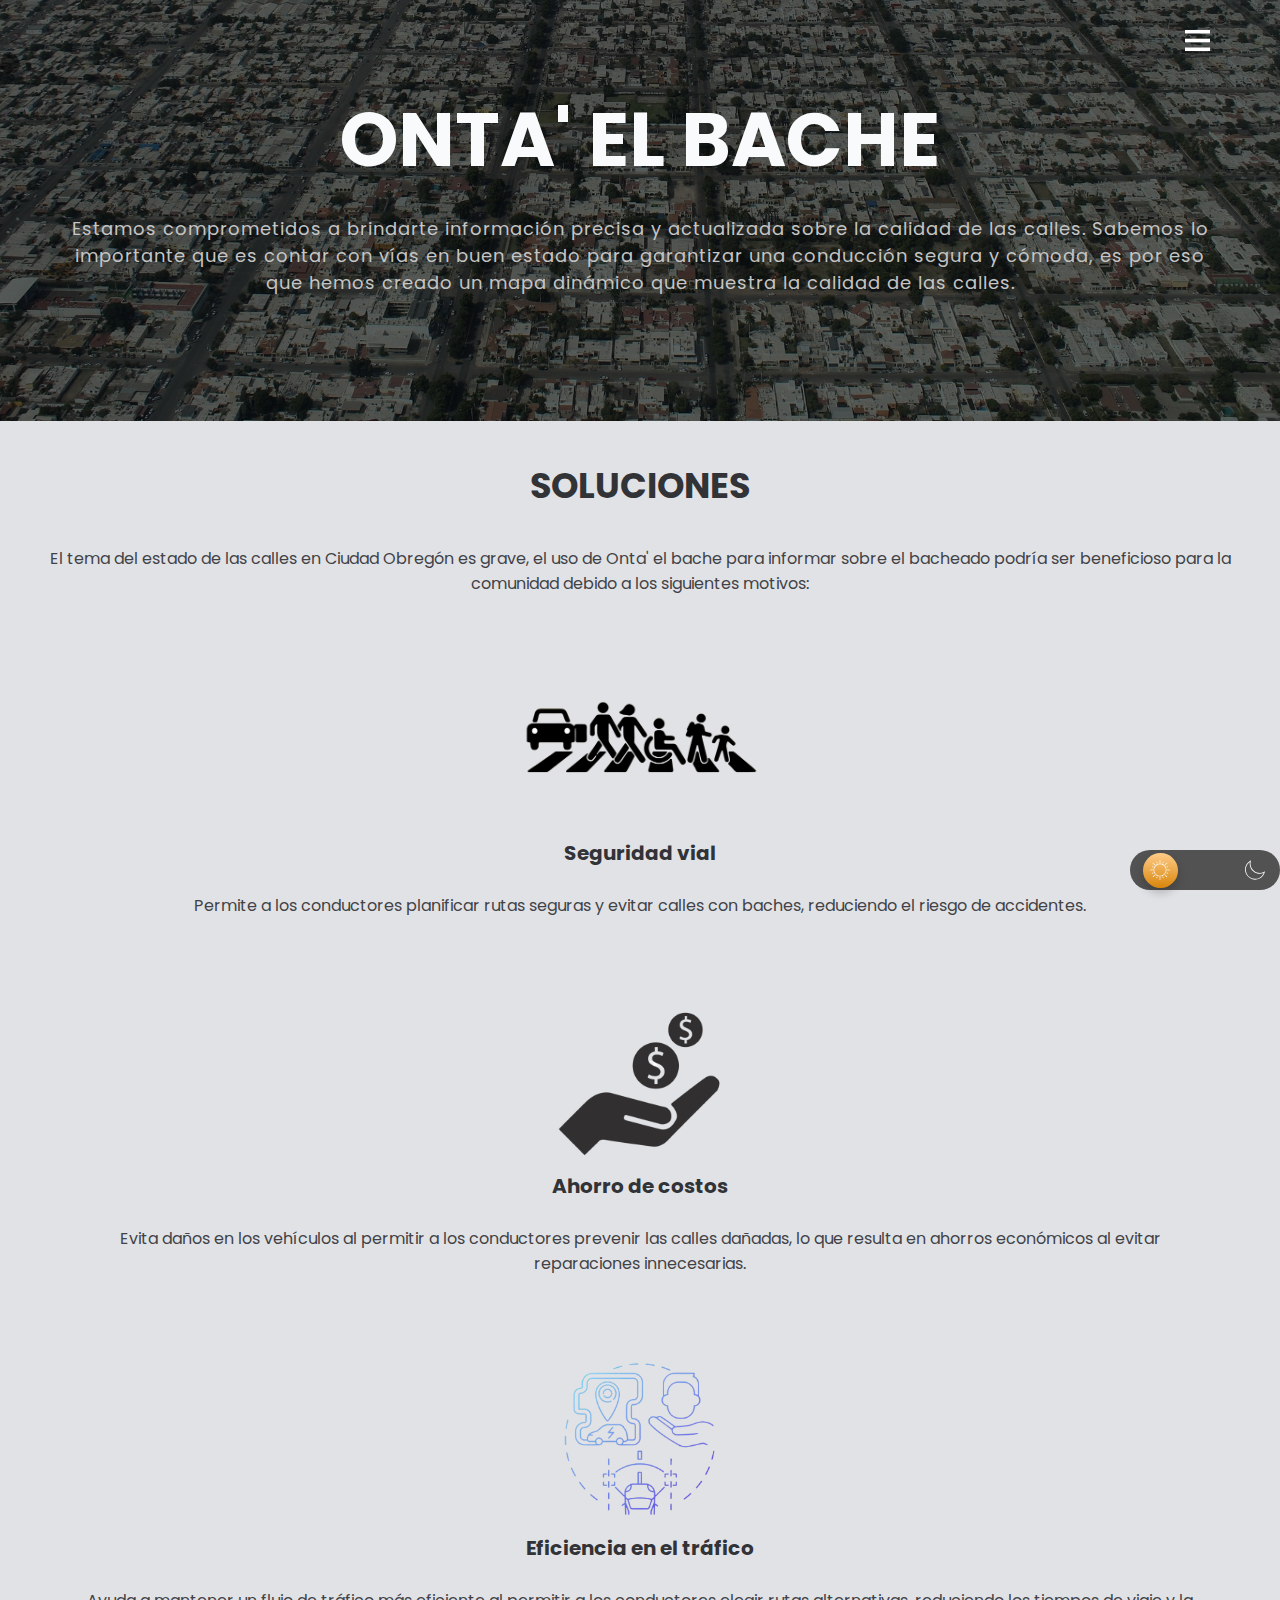
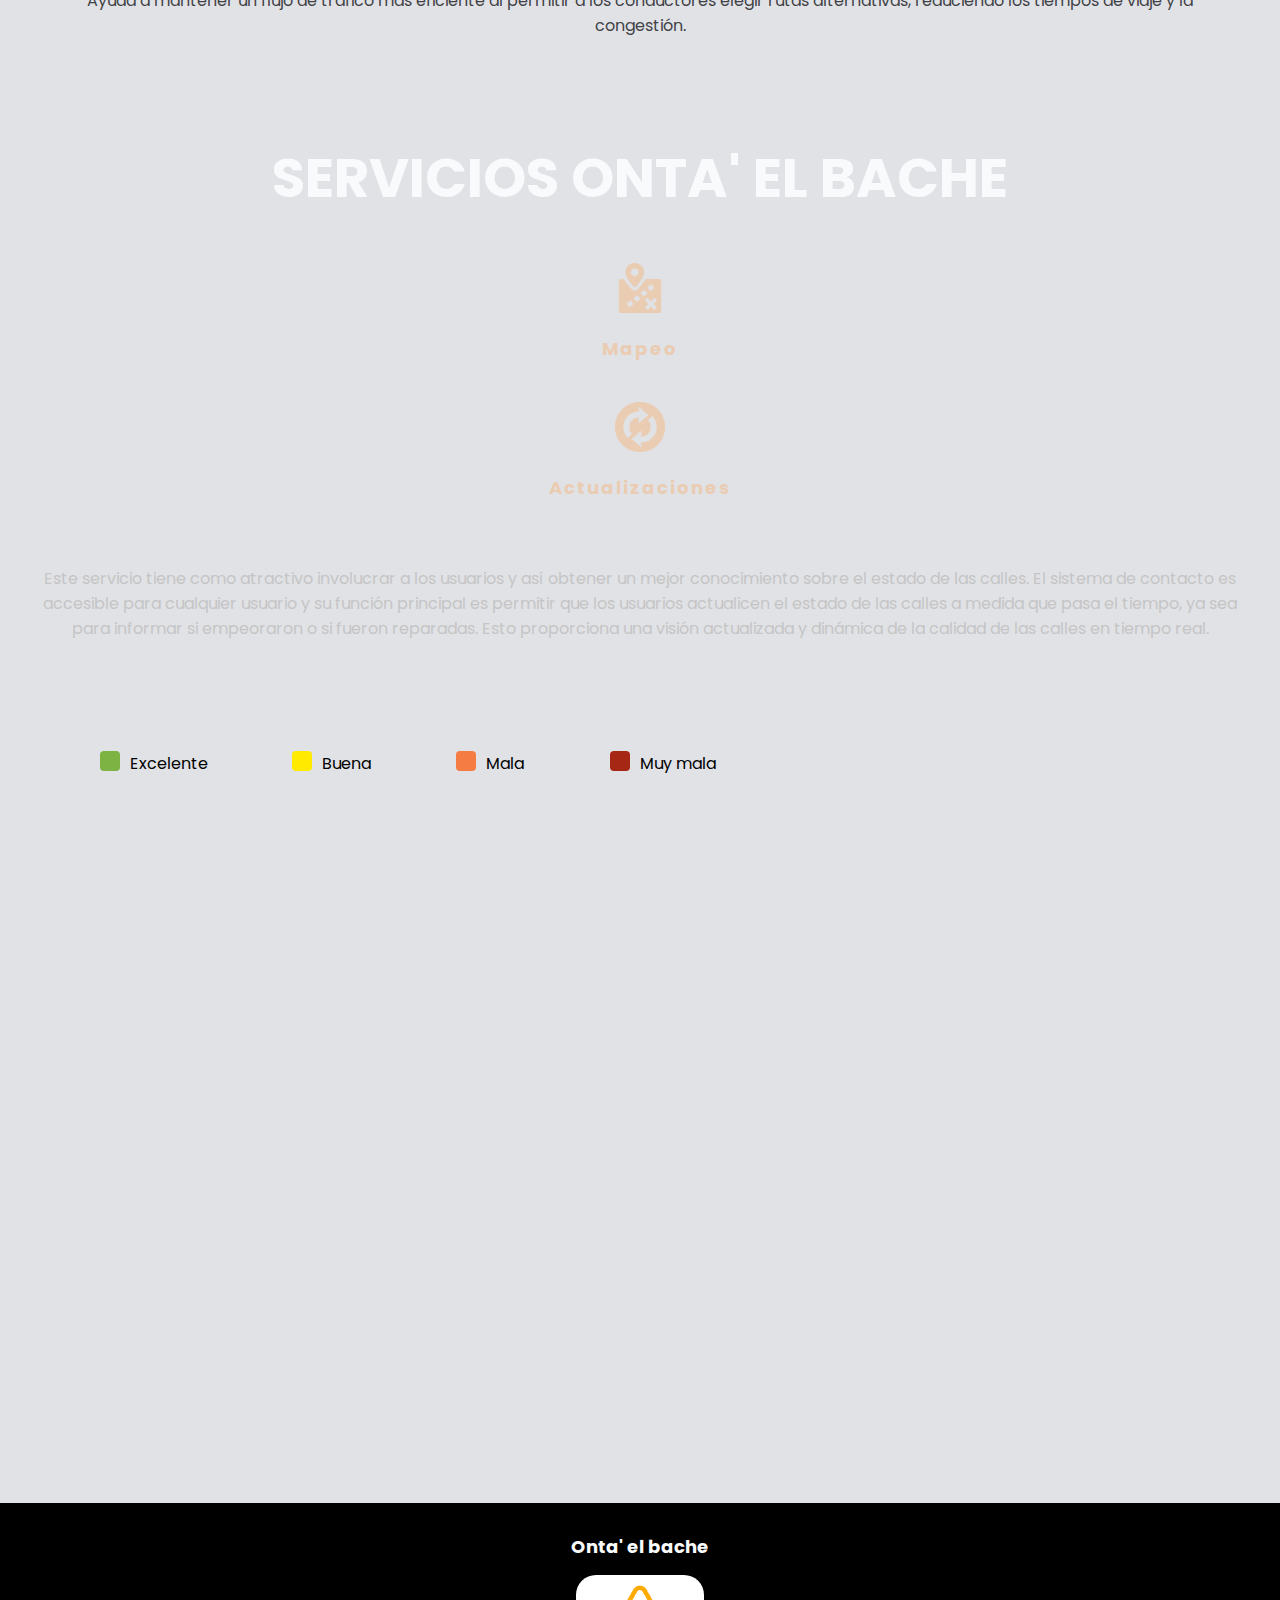
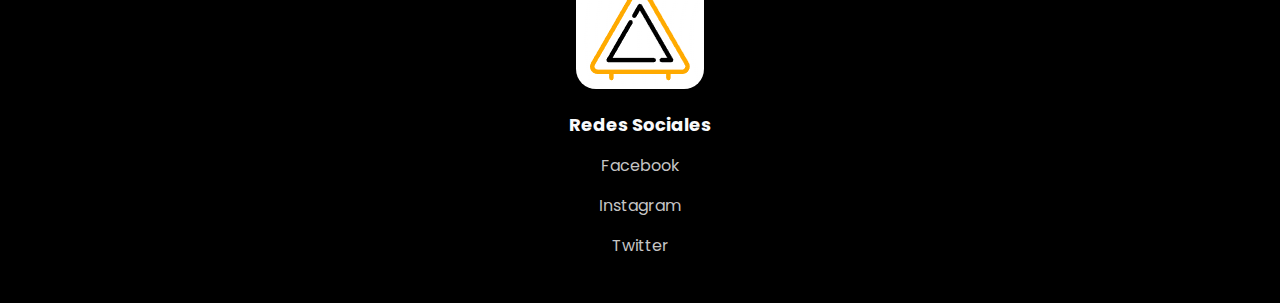
==== commit a2b0b32c: "first commit" ====
--- a/index.html
+++ b/index.html
@@ -91,7 +91,7 @@
 
                 <h2 class="testo">Soluciones</h2>
                 <p class="txt-p testo">
-                    El tema del estado de las calles en Ciudad Obregón Sonora es grave, el uso de
+                    El tema del estado de las calles en Ciudad Obregón es grave, el uso de
                     Onta' el bache para informar sobre el bacheado podría ser beneficioso para la comunidad
                     debido a los siguientes motivos:
                 </p>
